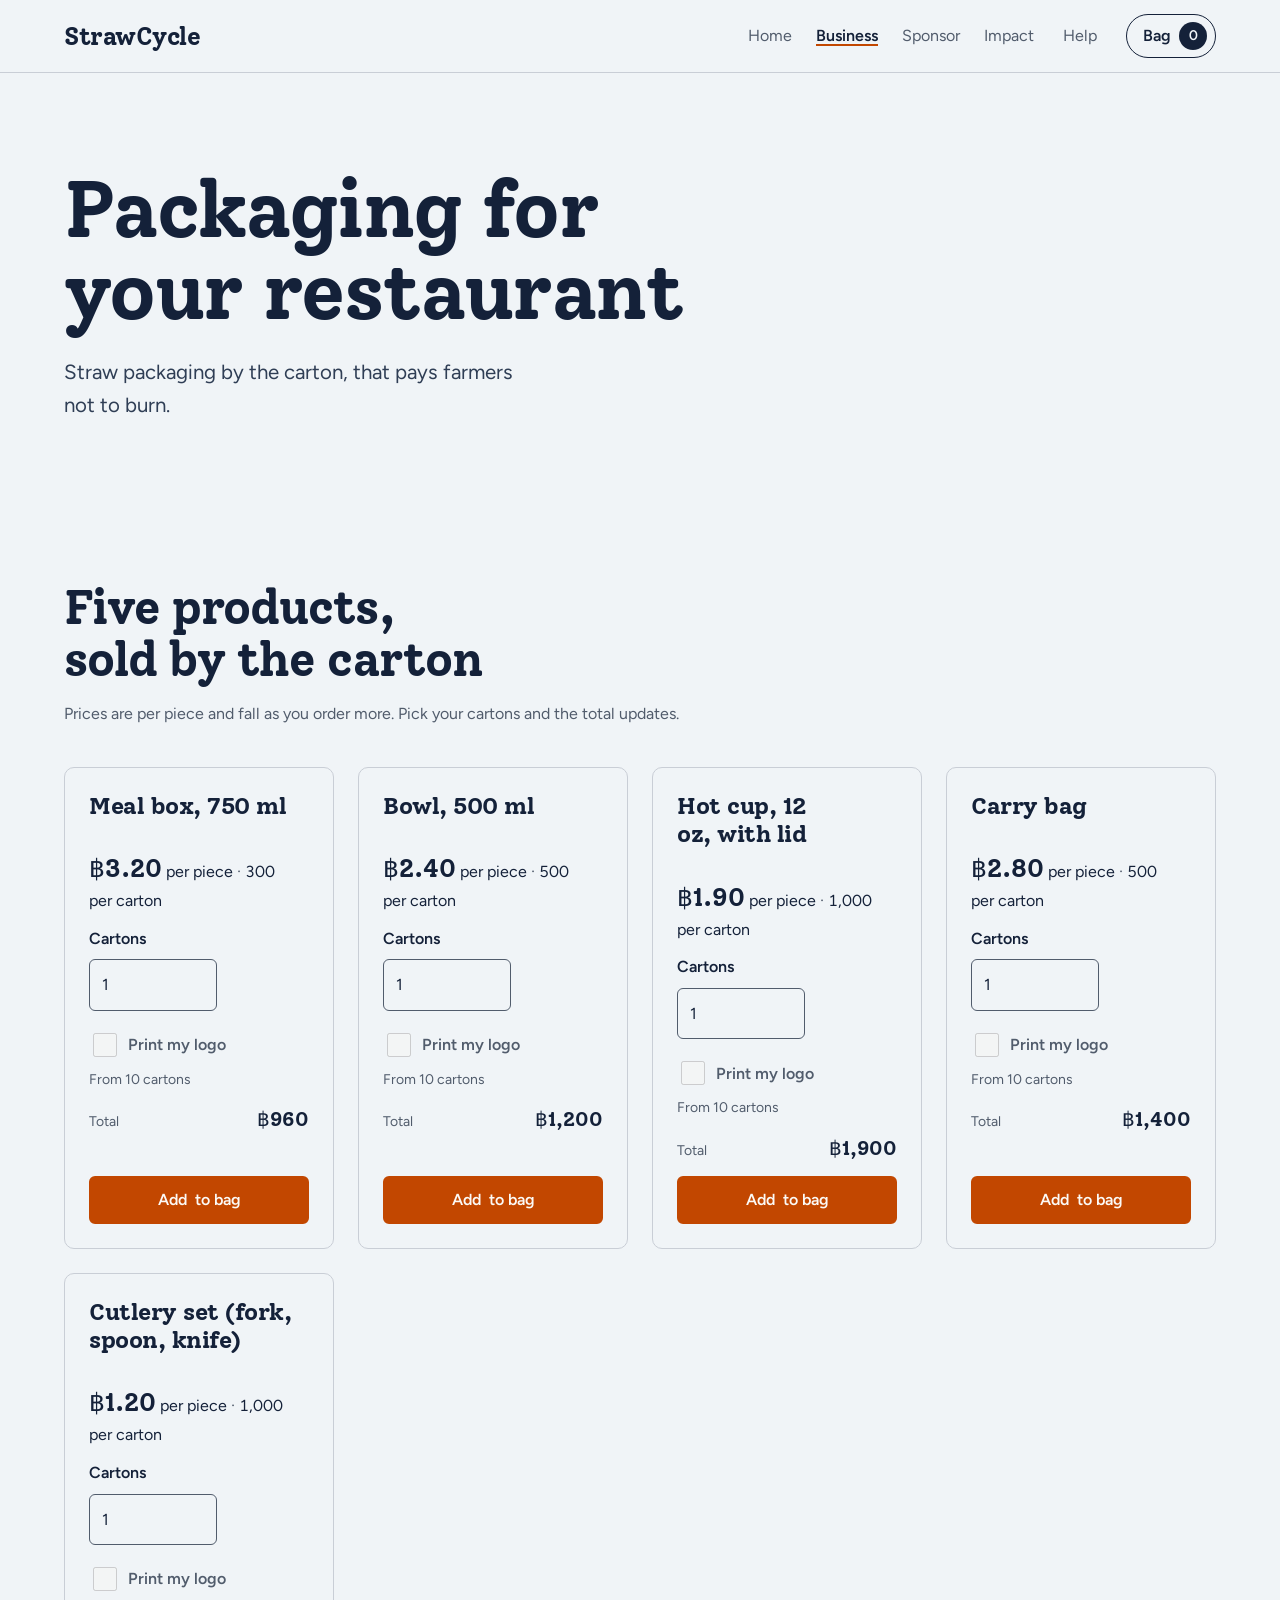
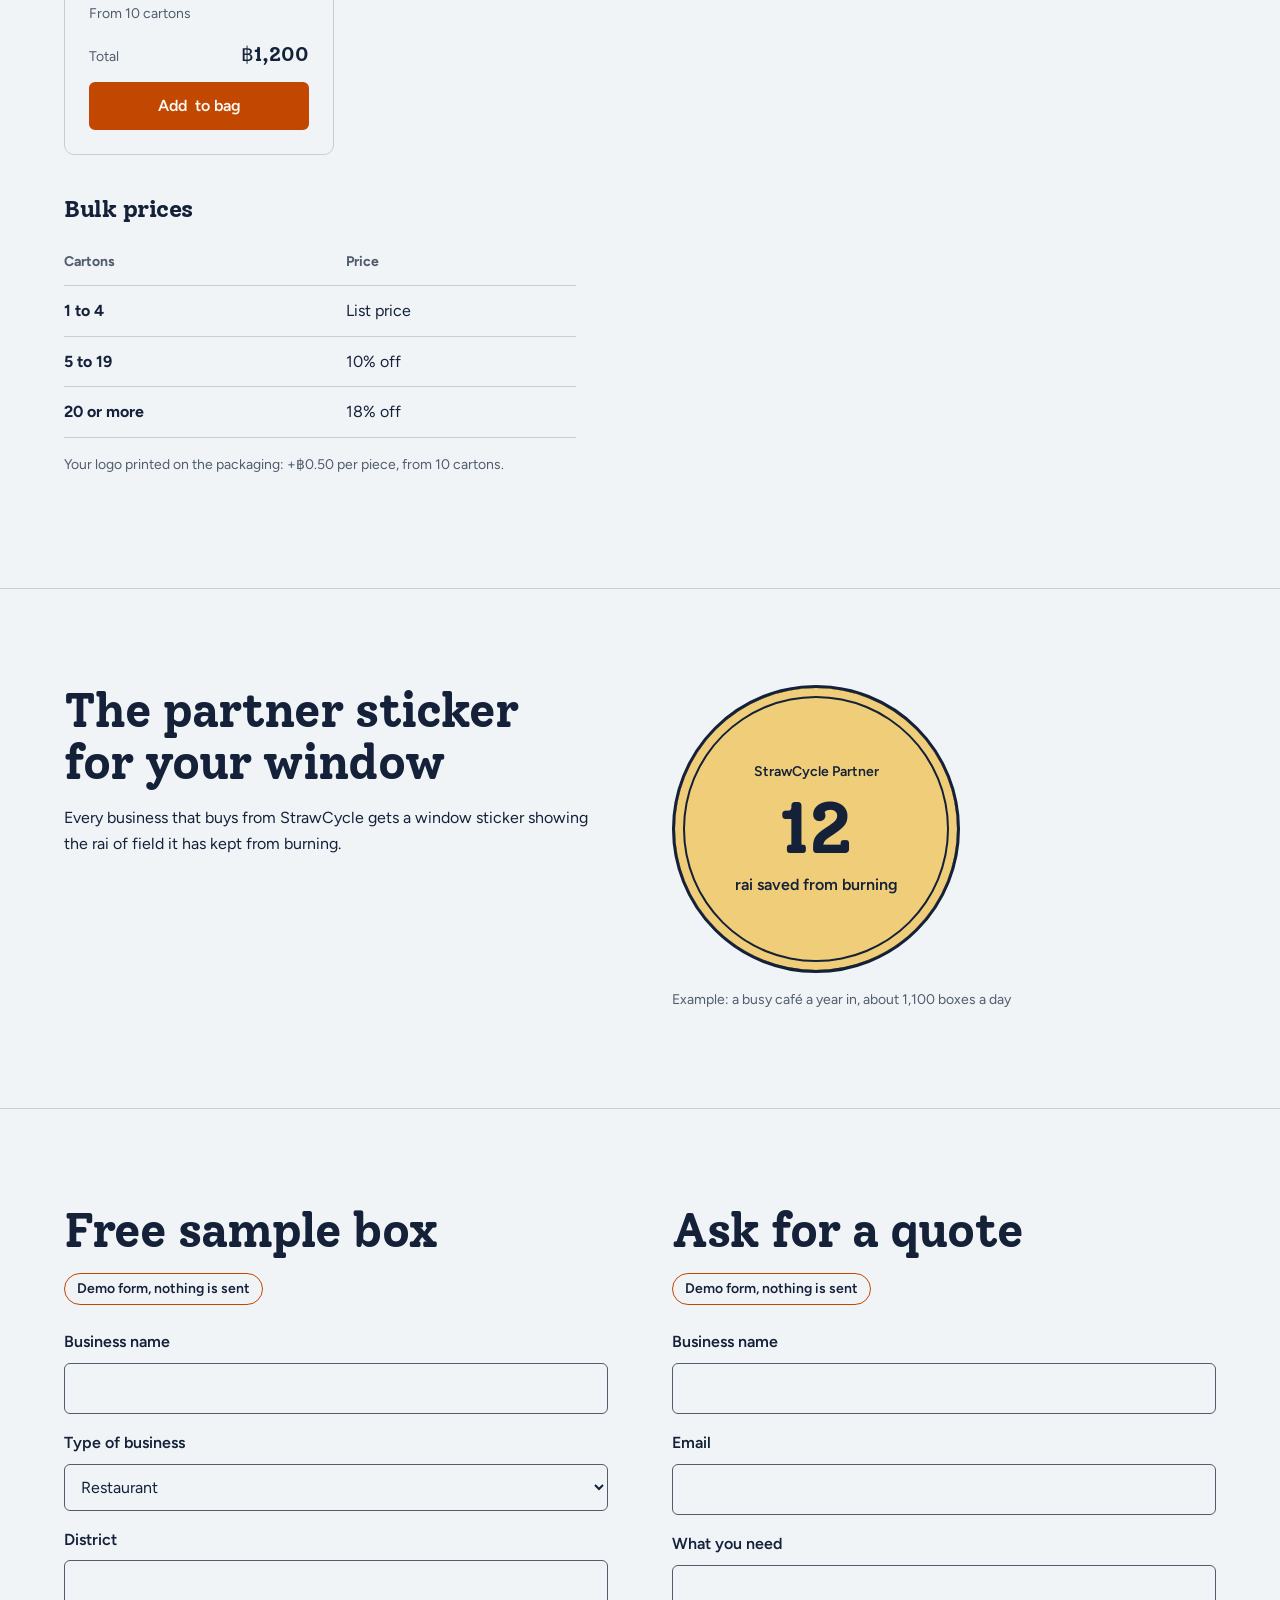
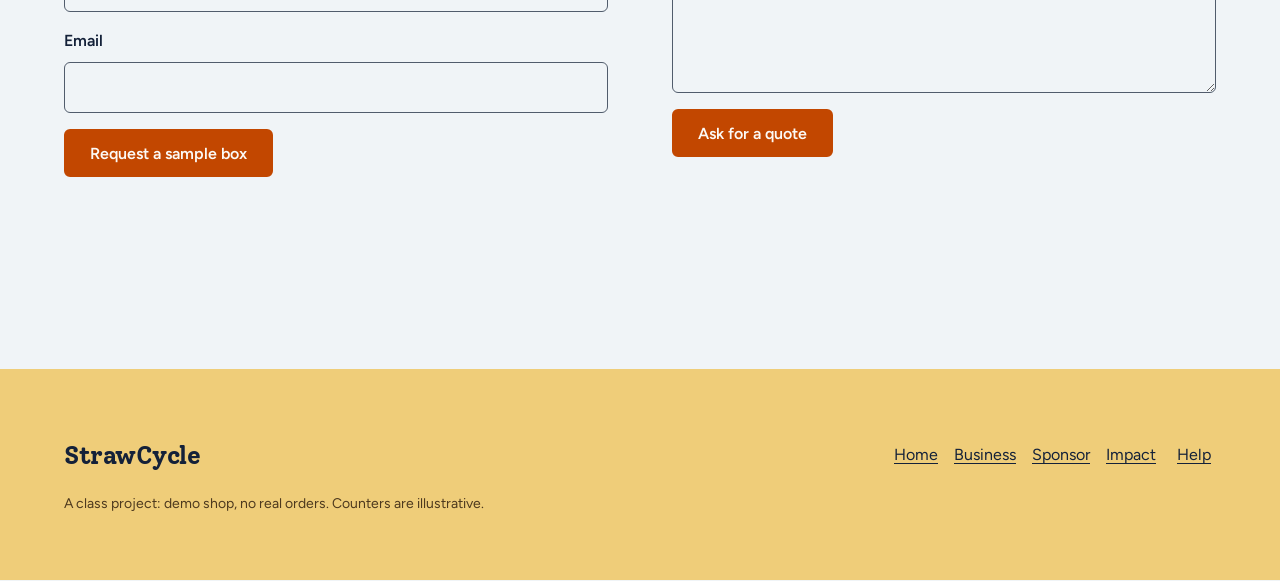
==== business.html @ 19a2839f "fix: final review (rolling speed check, smoke size cap, copy/maths, a11y names, Back restore) Co-Aut" ====
<!doctype html>
<html lang="en">
<head>
  <meta charset="utf-8">
  <meta name="viewport" content="width=device-width, initial-scale=1">
  <title>Packaging for your restaurant | StrawCycle</title>
  <meta name="description" content="Rice-straw meal boxes, bowls, cups, bags and cutlery for restaurants and cafés in Thailand, sold by the carton.">
  <meta name="color-scheme" content="light dark">
  <link rel="icon" href="data:image/svg+xml,%3Csvg xmlns='http://www.w3.org/2000/svg' viewBox='0 0 32 32'%3E%3Crect width='32' height='32' rx='6' fill='%23efcd79'/%3E%3Crect x='6' y='19' width='20' height='4' fill='%23142139'/%3E%3C/svg%3E">
  <link rel="preconnect" href="https://fonts.googleapis.com">
  <link rel="preconnect" href="https://fonts.gstatic.com" crossorigin>
  <link href="https://fonts.googleapis.com/css2?family=Figtree:wght@400;600&family=Solway:wght@700&display=swap" rel="stylesheet">
  <script>
    // Hide reveal sections only while app.js is expected; if it never runs (opened from disk, blocked), show everything.
    document.documentElement.classList.add('js');
    setTimeout(function () { if (!window.scReady) document.documentElement.classList.remove('js'); }, 1500);
  </script>
  <link rel="stylesheet" href="styles.css">
</head>
<body>
  <a class="skip" href="#main">Skip to content</a>

  <header class="site-header">
    <div class="wrap bar">
      <a class="wordmark" href="index.html">StrawCycle</a>
      <nav class="nav" aria-label="Main">
        <a href="index.html">Home</a>
        <a href="business.html" aria-current="page">Business</a>
        <a href="sponsor.html">Sponsor</a>
        <a href="impact.html">Impact</a>
        <a href="help.html">Help</a>
      </nav>
      <button class="bag-btn" type="button" data-open-bag>Bag <span id="bag-count">0</span></button>
    </div>
  </header>

  <main id="main">
    <section class="page-head" aria-labelledby="page-title">
      <div class="wrap">
        <h1 id="page-title">Packaging for your restaurant</h1>
        <p class="lead">Straw packaging by the carton, that pays farmers not to burn.</p>
      </div>
    </section>

    <section class="section" id="products" aria-labelledby="products-title">
      <div class="wrap">
        <div class="section-head reveal">
          <h2 id="products-title">Five products, sold by the carton</h2>
          <p>Prices are per piece and fall as you order more. Pick your cartons and the total updates.</p>
        </div>
        <div class="product-grid reveal">
        <article class="card product" data-product="meal-box">
          <h3>Meal box, 750 ml</h3>
          <p class="price-row"><span class="piece num">฿3.20</span> per piece <span class="sep" aria-hidden="true">·</span> <span class="per-carton num">300 per carton</span></p>
          <div class="field">
            <label for="c-meal-box">Cartons<span class="visually-hidden"> of Meal box, 750 ml</span></label>
            <input id="c-meal-box" name="cartons" type="number" inputmode="numeric" min="1" max="999" step="1" value="1">
          </div>
          <div class="check">
            <label><input type="checkbox" name="logo" disabled aria-describedby="logo-meal-box"> Print my logo<span class="visually-hidden"> on Meal box, 750 ml</span></label>
            <span class="fine" id="logo-meal-box">From 10 cartons</span>
          </div>
          <p class="total-row"><span class="fine">Total</span> <output class="line num">฿960</output></p>
          <output class="saving num" hidden></output>
          <p class="fine quote-hint" hidden>Over 100 cartons? <a href="#quote">Ask for a quote</a></p>
          <button class="btn btn-primary add" type="button">Add<span class="visually-hidden"> Meal box, 750 ml</span> to bag</button>
        </article>
        <article class="card product" data-product="bowl">
          <h3>Bowl, 500 ml</h3>
          <p class="price-row"><span class="piece num">฿2.40</span> per piece <span class="sep" aria-hidden="true">·</span> <span class="per-carton num">500 per carton</span></p>
          <div class="field">
            <label for="c-bowl">Cartons<span class="visually-hidden"> of Bowl, 500 ml</span></label>
            <input id="c-bowl" name="cartons" type="number" inputmode="numeric" min="1" max="999" step="1" value="1">
          </div>
          <div class="check">
            <label><input type="checkbox" name="logo" disabled aria-describedby="logo-bowl"> Print my logo<span class="visually-hidden"> on Bowl, 500 ml</span></label>
            <span class="fine" id="logo-bowl">From 10 cartons</span>
          </div>
          <p class="total-row"><span class="fine">Total</span> <output class="line num">฿1,200</output></p>
          <output class="saving num" hidden></output>
          <p class="fine quote-hint" hidden>Over 100 cartons? <a href="#quote">Ask for a quote</a></p>
          <button class="btn btn-primary add" type="button">Add<span class="visually-hidden"> Bowl, 500 ml</span> to bag</button>
        </article>
        <article class="card product" data-product="cup">
          <h3>Hot cup, 12 oz, with lid</h3>
          <p class="price-row"><span class="piece num">฿1.90</span> per piece <span class="sep" aria-hidden="true">·</span> <span class="per-carton num">1,000 per carton</span></p>
          <div class="field">
            <label for="c-cup">Cartons<span class="visually-hidden"> of Hot cup, 12 oz, with lid</span></label>
            <input id="c-cup" name="cartons" type="number" inputmode="numeric" min="1" max="999" step="1" value="1">
          </div>
          <div class="check">
            <label><input type="checkbox" name="logo" disabled aria-describedby="logo-cup"> Print my logo<span class="visually-hidden"> on Hot cup, 12 oz, with lid</span></label>
            <span class="fine" id="logo-cup">From 10 cartons</span>
          </div>
          <p class="total-row"><span class="fine">Total</span> <output class="line num">฿1,900</output></p>
          <output class="saving num" hidden></output>
          <p class="fine quote-hint" hidden>Over 100 cartons? <a href="#quote">Ask for a quote</a></p>
          <button class="btn btn-primary add" type="button">Add<span class="visually-hidden"> Hot cup, 12 oz, with lid</span> to bag</button>
        </article>
        <article class="card product" data-product="bag">
          <h3>Carry bag</h3>
          <p class="price-row"><span class="piece num">฿2.80</span> per piece <span class="sep" aria-hidden="true">·</span> <span class="per-carton num">500 per carton</span></p>
          <div class="field">
            <label for="c-bag">Cartons<span class="visually-hidden"> of Carry bag</span></label>
            <input id="c-bag" name="cartons" type="number" inputmode="numeric" min="1" max="999" step="1" value="1">
          </div>
          <div class="check">
            <label><input type="checkbox" name="logo" disabled aria-describedby="logo-bag"> Print my logo<span class="visually-hidden"> on Carry bag</span></label>
            <span class="fine" id="logo-bag">From 10 cartons</span>
          </div>
          <p class="total-row"><span class="fine">Total</span> <output class="line num">฿1,400</output></p>
          <output class="saving num" hidden></output>
          <p class="fine quote-hint" hidden>Over 100 cartons? <a href="#quote">Ask for a quote</a></p>
          <button class="btn btn-primary add" type="button">Add<span class="visually-hidden"> Carry bag</span> to bag</button>
        </article>
        <article class="card product" data-product="cutlery">
          <h3>Cutlery set (fork, spoon, knife)</h3>
          <p class="price-row"><span class="piece num">฿1.20</span> per piece <span class="sep" aria-hidden="true">·</span> <span class="per-carton num">1,000 per carton</span></p>
          <div class="field">
            <label for="c-cutlery">Cartons<span class="visually-hidden"> of Cutlery set (fork, spoon, knife)</span></label>
            <input id="c-cutlery" name="cartons" type="number" inputmode="numeric" min="1" max="999" step="1" value="1">
          </div>
          <div class="check">
            <label><input type="checkbox" name="logo" disabled aria-describedby="logo-cutlery"> Print my logo<span class="visually-hidden"> on Cutlery set (fork, spoon, knife)</span></label>
            <span class="fine" id="logo-cutlery">From 10 cartons</span>
          </div>
          <p class="total-row"><span class="fine">Total</span> <output class="line num">฿1,200</output></p>
          <output class="saving num" hidden></output>
          <p class="fine quote-hint" hidden>Over 100 cartons? <a href="#quote">Ask for a quote</a></p>
          <button class="btn btn-primary add" type="button">Add<span class="visually-hidden"> Cutlery set (fork, spoon, knife)</span> to bag</button>
        </article>
        </div>
        <div class="tiers reveal">
          <h3>Bulk prices</h3>
          <table>
            <thead><tr><th scope="col">Cartons</th><th scope="col">Price</th></tr></thead>
            <tbody>
              <tr><th scope="row">1 to 4</th><td>List price</td></tr>
              <tr><th scope="row">5 to 19</th><td>10% off</td></tr>
              <tr><th scope="row">20 or more</th><td>18% off</td></tr>
            </tbody>
          </table>
          <p class="fine">Your logo printed on the packaging: +฿0.50 per piece, from 10 cartons.</p>
        </div>
      </div>
    </section>
    <section class="section" id="partner" aria-labelledby="partner-title">
      <div class="wrap partner">
        <div class="reveal">
          <h2 id="partner-title">The partner sticker for your window</h2>
          <p>Every business that buys from StrawCycle gets a window sticker showing the rai of field it has kept from burning.</p>
        </div>
        <figure class="sticker-fig reveal">
          <div class="sticker" role="img" aria-label="Window sticker: StrawCycle Partner, 12 rai saved from burning">
            <span class="sticker-kicker">StrawCycle Partner</span>
            <span class="sticker-num num">12</span>
            <span class="sticker-line">rai saved from burning</span>
          </div>
          <figcaption class="fine">Example: a busy café a year in, about 1,100 boxes a day</figcaption>
        </figure>
      </div>
    </section>
    <section class="section" id="samples" aria-labelledby="samples-title">
      <div class="wrap forms">
        <div class="reveal">
          <h2 id="samples-title">Free sample box</h2>
          <p class="demo-tag">Demo form, nothing is sent</p>
          <form data-demo-form="sample" novalidate>
            <div class="field"><label for="s-business">Business name</label><input id="s-business" name="business" type="text" autocomplete="organization" required></div>
            <div class="field"><label for="s-type">Type of business</label><select id="s-type" name="type"><option>Restaurant</option><option>Café</option><option>Hotel</option><option>Office</option><option>Other</option></select></div>
            <div class="field"><label for="s-district">District</label><input id="s-district" name="district" type="text" autocomplete="address-level2" required></div>
            <div class="field"><label for="s-email">Email</label><input id="s-email" name="email" type="email" autocomplete="email" required></div>
            <button class="btn btn-primary" type="submit">Request a sample box</button>
          </form>
        </div>
        <div class="reveal" id="quote">
          <h2 id="quote-title">Ask for a quote</h2>
          <p class="demo-tag">Demo form, nothing is sent</p>
          <form data-demo-form="quote" novalidate aria-labelledby="quote-title">
            <div class="field"><label for="q-business">Business name</label><input id="q-business" name="business" type="text" autocomplete="organization" required></div>
            <div class="field"><label for="q-email">Email</label><input id="q-email" name="email" type="email" autocomplete="email" required></div>
            <div class="field"><label for="q-need">What you need</label><textarea id="q-need" name="need" rows="4" required></textarea></div>
            <button class="btn btn-primary" type="submit">Ask for a quote</button>
          </form>
        </div>
      </div>
    </section>
  </main>

  <footer class="site-footer">
    <div class="wrap foot">
      <a class="wordmark" href="index.html">StrawCycle</a>
      <nav class="foot-nav" aria-label="Footer">
        <a href="index.html">Home</a>
        <a href="business.html">Business</a>
        <a href="sponsor.html">Sponsor</a>
        <a href="impact.html">Impact</a>
        <a href="help.html">Help</a>
      </nav>
      <p class="demo-line">A class project: demo shop, no real orders. Counters are illustrative.</p>
    </div>
  </footer>

  <script type="module" src="app.js"></script>
  <script type="module" src="business.js"></script>
</body>
</html>
---- styles.css ----
/* Hallmark · shape: shells, a page head over content sections · genre: editorial · theme: custom · job: buy · idea: "the palette is the film: a smoke-grey sky, straw-gold ground, an ember signal and dusk-blue ink; dark mode is the dusk itself" · vibe: "warm, grounded, harvest-season, plain-spoken trade"
 * paper: oklch(96.5% 0.006 250) · accent: oklch(56% 0.17 42) · display: Solway 700 · body: Figtree 400/600 · hero: the h1 set large on the smoke paper with one sentence and the two doors · nav: wordmark, five page links, bag pill; on phones the links drop to their own short row, no hamburger · footer: a straw-gold ground band, the wordmark over the links and the demo line · imagery: the Home scroll film (Three.js) over four stills, one per scene · signature: the straw-gold ground every page stands on
 * axes: light/slab-serif/warm · posture: full palette (paper smoke, field straw, signal ember, ink dusk) · modes: light+dark · contrast: pass · fold: pass · v2.0.0 */
/* Hallmark · waive 79 · the home head is one centred full screen over the scroll film · the dusk film fills the space below the doors, so the band is sky, not nothing */
/* Hallmark · waive 77 · prose, FAQ and three-step lists held to a reading measure; home doors and the home pack are one line and an action · classmates read these on phones and a projector, so lines stay short */
/* Hallmark · waive 49b · a real phrase that cannot shorten, two lines at most · the source link keeps Thai-German Cooperation's own name and wraps only below 375px */
/* Hallmark · dismissed F6 · .sticker-num and .counters dd both carry the .num class, which sets tabular-nums */
/* Hallmark · dismissed F20 · five products sit 4 + 1 at 1440; a fifth column would squeeze each card's carton input and logo checkbox */
/* Hallmark · dismissed F4 · .bag-btn span is the bag count badge, not a second filled button */
/* Hallmark · pre-emit critique: P4 H4 E4 S4 R5 V4 · weakest: S, the impact page is a sources page and stays text-led; the four mandated colours are given story roles (sky, ground, signal, ink) so even the empty pages read as this business */

/* Tokens. Straw gold, ember orange, smoke grey and dusk blue are the four starting colours.
   Light: smoke paper, dusk ink, straw ground, ember signal. Dark: dusk paper, straw-white ink, earth ground, a brighter ember. */
:root {
  --color-paper: oklch(96.5% 0.006 250);    /* smoke grey, the sky */
  --color-paper-2: oklch(93% 0.01 250);
  --color-paper-3: oklch(90% 0.012 250);
  --color-ink: oklch(25% 0.05 262);          /* dusk blue, the ink */
  --color-ink-2: oklch(36% 0.045 260);
  --color-muted: oklch(47% 0.03 258);
  --color-rule: oklch(85% 0.012 255);
  --color-field: oklch(86% 0.11 88);         /* straw gold, the ground */
  --color-field-ink: oklch(25% 0.05 262);
  --color-field-muted: oklch(36% 0.05 75);
  --color-accent: oklch(56% 0.17 42);        /* ember orange, the signal */
  --color-accent-hover: oklch(49% 0.15 38);
  --color-accent-ink: oklch(98.5% 0.005 80);
  --color-focus: oklch(55% 0.2 40);
  --color-error: oklch(52% 0.19 27);
  --color-shade: oklch(25% 0.05 262 / 0.5);

  /* Dusk: the dark palette, also worn by the Home film page in both modes (mapped below) */
  --dusk-paper: oklch(20% 0.035 262); --dusk-paper-2: oklch(24% 0.035 262); --dusk-paper-3: oklch(28% 0.035 262);
  --dusk-ink: oklch(93% 0.025 88); --dusk-ink-2: oklch(86% 0.025 88); --dusk-muted: oklch(76% 0.025 85);
  --dusk-rule: oklch(34% 0.03 262); --dusk-field: oklch(29% 0.045 70); --dusk-field-muted: oklch(80% 0.03 85);
  --dusk-accent: oklch(72% 0.15 50); --dusk-accent-hover: oklch(78% 0.13 55); --dusk-focus: oklch(74% 0.17 50);
  --dusk-error: oklch(72% 0.16 27); --dusk-shade: oklch(10% 0.03 262 / 0.6);
  --film-shadow: 0 1px 2px oklch(12% 0.03 262 / 0.7), 0 0 28px oklch(12% 0.03 262 / 0.75);
  --film-scrim: oklch(14% 0.03 262 / 0.85);
  /* Print: a certificate prints black on white paper */
  --print-paper: oklch(99.5% 0.005 90); --print-ink: oklch(16% 0.02 262); --print-muted: oklch(34% 0.02 262);

  --font-display: "Solway", "Rockwell", ui-serif, Georgia, serif;
  --font-body: "Figtree", ui-sans-serif, system-ui, -apple-system, "Segoe UI", sans-serif;

  --space-3xs: 2px; --space-2xs: 4px; --space-xs: 8px; --space-sm: 12px; --space-md: 16px;
  --space-lg: 24px; --space-xl: 40px; --space-2xl: 64px; --space-3xl: 96px; --space-4xl: 144px;
  --text-xs: 0.8125rem; --text-sm: 0.875rem; --text-md: 1rem; --text-lg: 1.25rem; --text-xl: 1.5625rem;
  --text-title: clamp(1.25rem, 0.75vw + 0.875rem, 1.625rem);
  --text-lead: clamp(1.125rem, 0.35vw + 1rem, 1.375rem);
  --text-section: clamp(2rem, 2.5vw + 1rem, 3.5rem);
  --text-display: clamp(2.75rem, 5vw + 1rem, 5.25rem);

  --container: 76rem;
  --gutter: 64px;
  --section-gap: 144px;
  --header-h: 4.5rem;
  --tap: 2.75rem;
  --radius-card: 10px;
  --radius-control: 6px;
  --radius-pill: 999px;

  --ease-out: cubic-bezier(0.16, 1, 0.3, 1);
  --ease-in: cubic-bezier(0.7, 0, 0.84, 0);
  --dur-micro: 120ms; --dur-short: 220ms; --dur-long: 420ms;
  --z-sticky-nav: 300; --z-drawer: 400; --z-skip: 600;
  color-scheme: light dark;
}

@media (prefers-color-scheme: dark) {
  :root {
    /* dusk paper, straw-white ink, earth ground, a brighter ember */
    --color-paper: var(--dusk-paper); --color-paper-2: var(--dusk-paper-2); --color-paper-3: var(--dusk-paper-3);
    --color-ink: var(--dusk-ink); --color-ink-2: var(--dusk-ink-2); --color-muted: var(--dusk-muted);
    --color-rule: var(--dusk-rule); --color-field: var(--dusk-field); --color-field-ink: var(--dusk-ink);
    --color-field-muted: var(--dusk-field-muted); --color-accent: var(--dusk-accent); --color-accent-hover: var(--dusk-accent-hover);
    --color-accent-ink: var(--dusk-paper); --color-focus: var(--dusk-focus); --color-error: var(--dusk-error);
    --color-shade: var(--dusk-shade);
  }
}

/* Base */
*, *::before, *::after { box-sizing: border-box; }
html, body { overflow-x: clip; }
html { scrollbar-color: var(--color-muted) var(--color-paper); scroll-padding-top: calc(var(--header-h) + var(--space-2xl)); -webkit-text-size-adjust: 100%; }
body {
  margin: 0; background: var(--color-paper); color: var(--color-ink);
  font-family: var(--font-body); font-size: var(--text-md); line-height: 1.6;
  font-synthesis: none; -webkit-font-smoothing: antialiased; caret-color: var(--color-accent);
}
img, svg, video { display: block; max-width: 100%; height: auto; }
figure { margin: 0; }
[hidden] { display: none !important; }
p { margin: 0 0 var(--space-md); text-wrap: pretty; }
p:not([class]) { max-width: 65ch; }
a { color: inherit; text-decoration-thickness: 1px; text-underline-offset: 0.2em; }
button, input, select, textarea { font: inherit; }
h1, h2, h3 {
  margin: 0 0 var(--space-md); font-family: var(--font-display); font-weight: 700; line-height: 1.08;
  letter-spacing: -0.02em; overflow-wrap: break-word; min-width: 0; text-wrap: balance;
}
h1 { font-size: var(--text-display); line-height: 1.02; max-width: 16ch; }
h2 { font-size: var(--text-section); max-width: 24ch; }
h3 { font-size: var(--text-title); line-height: 1.2; }
:focus-visible { outline: 2px solid var(--color-focus); outline-offset: 2px; }
[tabindex="-1"]:focus { outline: none; } /* headings and panels focused by script, not controls */
::selection { background: var(--color-field); color: var(--color-field-ink); }

.wrap { width: min(var(--container), 100% - 2 * var(--gutter)); margin-inline: auto; }
.visually-hidden { position: absolute; width: 1px; height: 1px; overflow: hidden; clip-path: inset(50%); white-space: nowrap; }
.skip {
  position: absolute; left: var(--space-md); top: calc(-1 * var(--space-3xl)); z-index: var(--z-skip);
  display: inline-flex; align-items: center; min-height: var(--tap); padding: 0 var(--space-md);
  background: var(--color-ink); color: var(--color-paper); border-radius: var(--radius-control);
}
.skip:focus { top: var(--space-xs); }
.lead { font-size: var(--text-lead); color: var(--color-ink-2); max-width: 36ch; margin: 0; }
.fine { font-size: var(--text-sm); color: var(--color-muted); }
.num { font-variant-numeric: tabular-nums; }

/* Header */
.site-header {
  position: sticky; top: 0; z-index: var(--z-sticky-nav);
  background: var(--color-paper); border-bottom: 1px solid var(--color-rule);
}
.bar { display: flex; flex-wrap: wrap; align-items: center; justify-content: space-between; gap: 0 var(--space-lg); min-height: var(--header-h); }
.wordmark {
  display: inline-flex; align-items: center; min-height: var(--tap); margin: 0;
  font-family: var(--font-display); font-weight: 700; font-size: var(--text-xl); letter-spacing: -0.02em; line-height: 1;
  text-decoration: none; color: var(--color-ink);
}
/* phones: the links take their own short row under the wordmark and bag (no hamburger) */
.nav { order: 3; display: flex; width: 100%; gap: var(--space-sm); overflow-x: auto; overscroll-behavior-x: contain; scrollbar-width: none; }
.nav a {
  flex: none; display: inline-flex; align-items: center; justify-content: center; min-height: var(--tap); min-width: var(--tap);
  color: var(--color-muted); text-decoration: none; white-space: nowrap;
}
.nav a[aria-current="page"] { color: var(--color-ink); font-weight: 600; text-decoration: underline; text-decoration-color: var(--color-accent); text-decoration-thickness: 2px; }
.nav a:focus-visible { outline-offset: -2px; }
.bag-btn {
  display: inline-flex; align-items: center; gap: var(--space-xs); min-height: var(--tap); padding: 0 var(--space-xs) 0 var(--space-md);
  border: 1px solid var(--color-ink); border-radius: var(--radius-pill); background: transparent; color: var(--color-ink);
  font-weight: 600; cursor: pointer;
}
.bag-btn span {
  display: inline-grid; place-items: center; min-width: 1.75rem; height: 1.75rem; padding: 0 var(--space-xs);
  border-radius: var(--radius-pill); background: var(--color-ink); color: var(--color-paper);
  font-size: var(--text-sm); font-variant-numeric: tabular-nums;
}
.bag-btn:active { background: var(--color-paper-3); }

/* Buttons: .btn alone is the primary look, so injected markup that only says "btn" still reads right */
.btn {
  display: inline-flex; align-items: center; justify-content: center; gap: var(--space-xs);
  min-height: 3rem; padding: 0 var(--space-lg); border: 2px solid var(--color-accent); border-radius: var(--radius-control);
  background: var(--color-accent); color: var(--color-accent-ink);
  font-weight: 600; line-height: 1.2; text-decoration: none; white-space: nowrap; cursor: pointer;
}
.btn-secondary { background: transparent; color: var(--color-ink); border-color: var(--color-ink); }
.btn:disabled, .btn[aria-disabled="true"] { opacity: 0.5; cursor: not-allowed; }
.actions { display: flex; flex-wrap: wrap; gap: var(--space-sm); margin-top: var(--space-xl); }
.close {
  min-height: var(--tap); padding: 0 var(--space-md); border: 0; border-radius: var(--radius-control);
  background: transparent; color: var(--color-ink); text-decoration: underline; text-underline-offset: 0.2em; cursor: pointer;
}

/* Page head: the h1, one sentence, and on Home the two doors */
.page-head { padding-block: var(--space-3xl) var(--space-2xl); }
.page-head h1 { margin-bottom: var(--space-lg); }
.page-head--home { display: grid; align-content: center; min-height: calc(100svh - var(--header-h)); padding-block: var(--space-2xl); }

/* Sections */
.section { padding-block: var(--space-3xl); }
.section + .section { border-top: 1px solid var(--color-rule); }
.section-head { max-width: 40rem; margin-bottom: var(--space-xl); }
.section-head p { color: var(--color-muted); margin: 0; }

/* Card: one containment layer for products and offers */
.card {
  display: flex; flex-direction: column; gap: var(--space-sm); min-width: 0; padding: var(--space-lg);
  border: 1px solid var(--color-rule); border-radius: var(--radius-card); background: var(--color-paper); color: var(--color-ink);
}

/* Forms */
.field { display: grid; gap: var(--space-xs); margin-bottom: var(--space-md); }
.field label { font-weight: 600; }
.field input, .field select, .field textarea {
  width: 100%; min-height: var(--tap); padding: var(--space-sm); border: 1px solid var(--color-muted); border-radius: var(--radius-control);
  background: var(--color-paper); color: var(--color-ink); font-size: var(--text-md);
}
.field textarea { resize: vertical; }
.field input:focus-visible, .field select:focus-visible, .field textarea:focus-visible { outline: 2px solid var(--color-focus); outline-offset: 1px; }
.field input:disabled, .field select:disabled, .field textarea:disabled { opacity: 0.6; cursor: not-allowed; background: var(--color-paper-2); }
.field :user-invalid { border-color: var(--color-error); }
.field-error { margin: 0; color: var(--color-error); font-size: var(--text-sm); }
.demo-tag {
  display: inline-block; margin: 0 0 var(--space-lg); padding: var(--space-2xs) var(--space-sm);
  border: 1px solid var(--color-accent); border-radius: var(--radius-pill); color: var(--color-ink); font-weight: 600; font-size: var(--text-sm);
}
.summary { margin: var(--space-lg) 0; padding: var(--space-md); border: 1px solid var(--color-rule); border-radius: var(--radius-control); background: var(--color-paper-2); font-variant-numeric: tabular-nums; }
.summary:empty { display: none; }
.sum-row { display: flex; justify-content: space-between; gap: var(--space-md); margin: 0 0 var(--space-xs); }
.sum-row:last-child { margin: 0; padding-top: var(--space-xs); border-top: 1px solid var(--color-rule); font-weight: 600; }
.sum-row span:last-child { white-space: nowrap; }

/* Bag drawer and checkout dialog (markup injected by app.js) */
#bag-backdrop { position: fixed; inset: 0; z-index: var(--z-drawer); background: var(--color-shade); }
#bag {
  position: fixed; top: 0; right: 0; bottom: 0; z-index: var(--z-drawer); width: min(28rem, 100%); padding: var(--space-lg);
  flex-direction: column; gap: var(--space-md); overflow-y: auto; overscroll-behavior: contain;
  background: var(--color-paper); border-left: 1px solid var(--color-rule);
}
#bag:not([hidden]) { display: flex; }
.bag-head { display: flex; align-items: center; justify-content: space-between; gap: var(--space-md); }
.bag-head h2 { margin: 0; font-size: var(--text-xl); }
#bag-items { list-style: none; margin: 0; padding: 0; flex: 1 0 auto; }
#bag-items li { display: grid; gap: var(--space-xs); padding: var(--space-md) 0; border-bottom: 1px solid var(--color-rule); }
#bag-items li > * { min-width: 0; }
#bag-items button {
  min-height: var(--tap); padding: 0 var(--space-xs); border: 0; background: none; color: var(--color-muted);
  text-decoration: underline; cursor: pointer;
}
.bag-totals { margin: 0; font-variant-numeric: tabular-nums; }
.bag-totals div { display: flex; justify-content: space-between; padding: var(--space-2xs) 0; }
.bag-totals dt, .bag-totals dd { margin: 0; }
.bag-totals .grand { margin-top: var(--space-xs); padding-top: var(--space-xs); border-top: 1px solid var(--color-ink); font-weight: 600; font-size: var(--text-lg); }
#bag-checkout { width: 100%; }
.bl-info { display: grid; }
.bl-row { display: flex; flex-wrap: wrap; align-items: center; gap: var(--space-xs) var(--space-md); }
.bl-qty { display: inline-flex; align-items: center; gap: var(--space-xs); }
.bl-qty input {
  width: 5rem; min-height: var(--tap); padding: 0 var(--space-xs); border: 1px solid var(--color-muted); border-radius: var(--radius-control);
  background: var(--color-paper); color: var(--color-ink);
}
.bl-total { margin-left: auto; font-weight: 600; font-variant-numeric: tabular-nums; }
.bag-empty { color: var(--color-muted); }
.certs { display: grid; gap: var(--space-md); margin-bottom: var(--space-md); }
.certificate { padding: var(--space-lg); border: 2px solid var(--color-ink); border-radius: var(--radius-card); background: var(--color-field); color: var(--color-field-ink); }
.certificate h3 { margin: 0 0 var(--space-xs); font-family: var(--font-body); font-size: var(--text-sm); font-weight: 600; letter-spacing: 0; line-height: 1.4; }
.cert-name { margin: 0 0 var(--space-sm); font-family: var(--font-display); font-weight: 700; font-size: var(--text-title); line-height: 1.2; overflow-wrap: anywhere; }
.certificate .fine { color: var(--color-field-muted); }
.demo-confirm { padding: var(--space-lg); border: 2px solid var(--color-accent); border-radius: var(--radius-card); }
.demo-confirm h3 { margin-bottom: var(--space-xs); }
@media print {
  body.printing-cert > *:not(#checkout-dialog) { display: none !important; }
  body.printing-cert #checkout-dialog { position: static; display: block; width: auto; max-height: none; padding: 0; border: 0; overflow: visible; opacity: 1; transform: none; background: var(--print-paper); }
  body.printing-cert #checkout-dialog > .close, body.printing-cert #checkout-form, body.printing-cert #confirmation > :not(.certs),
  body.printing-cert .certificate:not(.printing), body.printing-cert .certificate .btn { display: none !important; }
  body.printing-cert #checkout-dialog::backdrop { background: none; }
  body.printing-cert .certs { display: block; margin: 0; }
  body.printing-cert .certificate { background: var(--print-paper); color: var(--print-ink); border: 3px solid var(--print-ink); padding: 2rem; }
  body.printing-cert .certificate .fine { color: var(--print-muted); }
}
dialog {
  width: min(36rem, 100% - var(--space-lg)); max-height: calc(100dvh - var(--space-lg)); padding: var(--space-lg);
  border: 1px solid var(--color-rule); border-radius: var(--radius-card); background: var(--color-paper); color: var(--color-ink);
  overflow: auto; overscroll-behavior: contain;
}
dialog::backdrop { background: var(--color-shade); }
dialog > .close { display: block; margin-left: auto; }
dialog .btn { width: 100%; }

/* Footer: the straw-gold ground band */
.site-footer { margin-top: var(--space-3xl); padding-block: var(--space-2xl); background: var(--color-field); color: var(--color-field-ink); }
.foot { display: grid; grid-template-columns: minmax(0, 1fr); gap: var(--space-md); }
.foot .wordmark { color: var(--color-field-ink); }
.foot-nav { display: flex; flex-wrap: wrap; gap: 0 var(--space-md); }
.foot-nav a { display: inline-flex; align-items: center; justify-content: center; min-height: var(--tap); min-width: var(--tap); }
.demo-line { margin: 0; color: var(--color-field-muted); font-size: var(--text-sm); }

/* Wider screens */
@media (min-width: 48rem) {
  .bar { flex-wrap: nowrap; }
  .nav { order: 0; width: auto; overflow: visible; gap: var(--space-lg); margin-left: auto; }
  .foot { grid-template-columns: minmax(0, 1fr) auto; align-items: center; }
  .demo-line { grid-column: 1 / -1; }
  dialog { padding: var(--space-xl); }
}
@media (max-width: 60rem) { :root { --gutter: 24px; --section-gap: 96px; } }
@media (max-width: 40rem) {
  :root { --gutter: 16px; --section-gap: 72px; --header-h: 3.75rem; }
  .page-head { padding-block: var(--space-2xl) var(--space-xl); }
  .section { padding-block: var(--space-2xl); }
}

/* Hover only where a pointer hovers, so a tap on a phone leaves no stuck fill */
@media (hover: hover) {
  .nav a:hover { color: var(--color-ink); text-decoration: underline; }
  .bag-btn:hover { background: var(--color-paper-2); }
  .btn:hover, .btn-primary:hover { background: var(--color-accent-hover); border-color: var(--color-accent-hover); }
  .btn-secondary:hover { background: var(--color-ink); border-color: var(--color-ink); color: var(--color-paper); }
  .close:hover { color: var(--color-accent); }
  #bag-items button:hover { color: var(--color-accent); }
  .foot-nav a:hover { text-decoration-thickness: 2px; }
  .skip-film:hover { color: var(--color-ink); text-decoration-thickness: 2px; }
}

/* Motion: only for people who have not asked for less */
@media (prefers-reduced-motion: no-preference) {
  .btn, .bag-btn, .close, .nav a, #bag-items button {
    transition: background-color var(--dur-micro) var(--ease-out), color var(--dur-micro) var(--ease-out),
      border-color var(--dur-micro) var(--ease-out), transform var(--dur-micro) var(--ease-out);
  }
  .btn:active, .bag-btn:active { transform: scale(0.97); }

  /* hidden only while app.js is expected (html.js, removed by the inline failsafe if it never runs) */
  html.js .reveal { opacity: 0; transform: translateY(12px); transition: opacity var(--dur-long) var(--ease-out), transform var(--dur-long) var(--ease-out); }
  html.js .reveal.in { opacity: 1; transform: none; }

  #bag { transform: translateX(100%); transition: transform 350ms var(--ease-out); }
  #bag.open { transform: none; }
  #bag-backdrop { opacity: 0; transition: opacity 300ms var(--ease-out); }
  #bag-backdrop.open { opacity: 1; }
  dialog { opacity: 0; transform: translateY(12px); }
  dialog[open] { opacity: 1; transform: none; transition: opacity 250ms var(--ease-out), transform 250ms var(--ease-out), overlay 250ms allow-discrete, display 250ms allow-discrete; }
  @starting-style {
    dialog[open] { opacity: 0; transform: translateY(12px); }
  }
}
@media (prefers-reduced-motion: reduce) {
  *, *::before, *::after { animation-duration: 0.01ms !important; animation-iteration-count: 1 !important; transition-duration: 0.01ms !important; scroll-behavior: auto !important; }
}

/* Business page */
.price-row { margin: 0; }
.piece, .line { font-family: var(--font-display), "Noto Sans Thai", "Leelawadee UI", "Tahoma", sans-serif; font-weight: 700; }
.piece { font-size: var(--text-xl); }
.line { font-size: var(--text-lg); }
.sep { color: var(--color-muted); }
.product-grid { display: grid; grid-template-columns: repeat(auto-fit, minmax(16rem, 1fr)); gap: var(--space-lg); }
.product .field { margin: 0; }
.product .field input { max-width: 8rem; }
.check { display: grid; gap: var(--space-3xs); }
.check label { display: inline-flex; align-items: center; gap: var(--space-xs); min-height: var(--tap); font-weight: 600; }
.check input { width: 1.5rem; height: 1.5rem; accent-color: var(--color-accent); }
.check input:disabled + * , .check label:has(input:disabled) { color: var(--color-muted); }
.total-row { display: flex; align-items: baseline; justify-content: space-between; gap: var(--space-md); margin: 0; }
.saving { color: var(--color-ink-2); font-weight: 600; font-size: var(--text-sm); }
.product .btn { margin-top: auto; }
.tiers { margin-top: var(--space-xl); max-width: 32rem; }
.tiers table { width: 100%; border-collapse: collapse; margin-bottom: var(--space-md); }
.tiers th, .tiers td { padding: var(--space-sm) 0; border-bottom: 1px solid var(--color-rule); text-align: left; }
.tiers thead th { font-size: var(--text-sm); color: var(--color-muted); }
.partner, .forms { display: grid; gap: var(--space-xl); align-items: start; }
.sticker-fig { margin: 0; }
.sticker {
  display: grid; justify-items: center; gap: var(--space-xs); width: min(18rem, 100%); aspect-ratio: 1; align-content: center; padding: var(--space-lg);
  border: 3px solid var(--color-field-ink); border-radius: 50%; background: var(--color-field); color: var(--color-field-ink); text-align: center;
  box-shadow: inset 0 0 0 8px var(--color-field), inset 0 0 0 10px var(--color-field-ink);
}
.sticker-kicker { font-weight: 600; font-size: var(--text-sm); }
.sticker-num { font-family: var(--font-display); font-weight: 700; font-size: 4.5rem; line-height: 1; }
.sticker-line { font-weight: 600; }
.sticker-fig figcaption { margin-top: var(--space-md); max-width: 24rem; }
@media (min-width: 48rem) { .partner, .forms { grid-template-columns: repeat(2, minmax(0, 1fr)); gap: var(--space-2xl); } }

/* Sponsor page */
.sponsor-grid { display: grid; gap: var(--space-xl); align-items: start; }
.sponsor-form .btn { width: 100%; }
.stepper { display: grid; grid-template-columns: var(--tap) minmax(0, 6rem) var(--tap); gap: var(--space-xs); align-items: center; }
.stepper .btn { padding: 0; min-width: var(--tap); }
.stepper input { text-align: center; }
.pack { max-width: 40rem; }
.steps { display: grid; gap: var(--space-sm); max-width: 40rem; padding-left: var(--space-lg); }
@media (min-width: 48rem) { .sponsor-grid { grid-template-columns: repeat(2, minmax(0, 1fr)); gap: var(--space-2xl); } }

/* Home: the scroll film. The film is always dusk, so the Home page takes the dusk tokens in light mode too
   (the same --dusk-* tokens the dark block maps). */
body.home {
  --color-paper: var(--dusk-paper); --color-paper-2: var(--dusk-paper-2); --color-paper-3: var(--dusk-paper-3);
  --color-ink: var(--dusk-ink); --color-ink-2: var(--dusk-ink-2); --color-muted: var(--dusk-muted);
  --color-rule: var(--dusk-rule); --color-field: var(--dusk-field); --color-field-ink: var(--dusk-ink);
  --color-field-muted: var(--dusk-field-muted); --color-accent: var(--dusk-accent); --color-accent-hover: var(--dusk-accent-hover);
  --color-accent-ink: var(--dusk-paper); --color-focus: var(--dusk-focus); --color-error: var(--dusk-error);
  --color-shade: var(--dusk-shade);
  color-scheme: dark;
}
#film { position: fixed; inset: 0; z-index: -1; display: block; width: 100%; height: 100vh; height: 100lvh; pointer-events: none; }
html.no-film #film { display: none; }
.home .site-footer { position: relative; }
.page-head--home h1, .page-head--home .lead, .beat .caption, .doors h2 { text-shadow: var(--film-shadow); }
.skip-film {
  display: inline-flex; align-items: center; min-height: var(--tap); margin-top: var(--space-md);
  color: var(--color-ink-2); font-weight: 600; text-shadow: var(--film-shadow);
}

.beat { position: relative; display: grid; align-items: end; min-height: 100svh; padding-block: var(--space-3xl); overflow: hidden; }
.caption { position: relative; z-index: 1; }
.caption h2 { max-width: 20ch; margin: 0; }
.still { display: none; }
html.no-film .still { display: block; position: absolute; inset: 0; width: 100%; height: 100%; object-fit: cover; }
html.no-film .beat::after { content: ""; position: absolute; inset: 0; background: linear-gradient(to top, var(--film-scrim), transparent 65%); }
.counters-label { margin: var(--space-xl) 0 var(--space-sm); color: var(--color-ink-2); font-size: var(--text-sm); }
.counters { display: grid; grid-template-columns: repeat(3, minmax(0, max-content)); gap: var(--space-md) var(--space-xl); margin: 0; }
.counters dt { font-size: var(--text-sm); color: var(--color-ink-2); }
.counters dd { margin: 0; font-family: var(--font-display); font-weight: 700; font-size: var(--text-xl); }
.doors { display: grid; align-content: start; min-height: 100svh; padding-block: calc(var(--header-h) * 2 + var(--space-lg)) var(--space-3xl); } /* clears the sticky header (two rows on phones) when centred at the end of the film */
.doors h2 { margin: 0; }
@media (max-width: 40rem) {
  .beat { padding-block: var(--space-2xl); }
  .counters { grid-template-columns: minmax(0, 1fr); gap: var(--space-sm); }
  .counters div { display: flex; justify-content: space-between; align-items: baseline; gap: var(--space-md); }
}

/* Impact and Help: facts list, three-step money flow, numbers list, FAQ */
.facts { margin: 0 0 var(--space-lg); padding-left: var(--space-lg); max-width: 44rem; display: grid; gap: var(--space-sm); }
.flow { list-style: none; margin: 0 0 var(--space-lg); padding: 0; display: grid; grid-template-columns: repeat(3, 1fr); gap: var(--space-xl); }
.flow li { position: relative; }
.flow li + li::before { content: ""; position: absolute; left: calc(-1 * var(--space-xl)); top: 50%; width: var(--space-xl); border-top: 2px solid var(--color-accent); }
.flow-n { font-family: var(--font-display); font-size: var(--text-xl); color: var(--color-accent); }
.numbers { margin: 0 0 var(--space-lg); display: grid; gap: var(--space-md); max-width: 44rem; }
.numbers div { padding-bottom: var(--space-md); border-bottom: 1px solid var(--color-rule); }
.numbers dt { font-weight: 600; font-size: var(--text-lg); }
.numbers dd { margin: var(--space-2xs) 0 0; color: var(--color-muted); }
.faq { max-width: 44rem; }
.faq details { border-bottom: 1px solid var(--color-rule); }
.faq summary { min-height: var(--tap); display: flex; align-items: center; font-weight: 600; cursor: pointer; }
.faq details p { margin: 0 0 var(--space-md); color: var(--color-muted); }
@media (max-width: 40rem) {
  .flow { grid-template-columns: 1fr; gap: var(--space-lg); }
  .flow li + li::before { left: 50%; top: calc(-1 * var(--space-lg)); width: 0; height: var(--space-lg); border-top: 0; border-left: 2px solid var(--color-accent); }
}
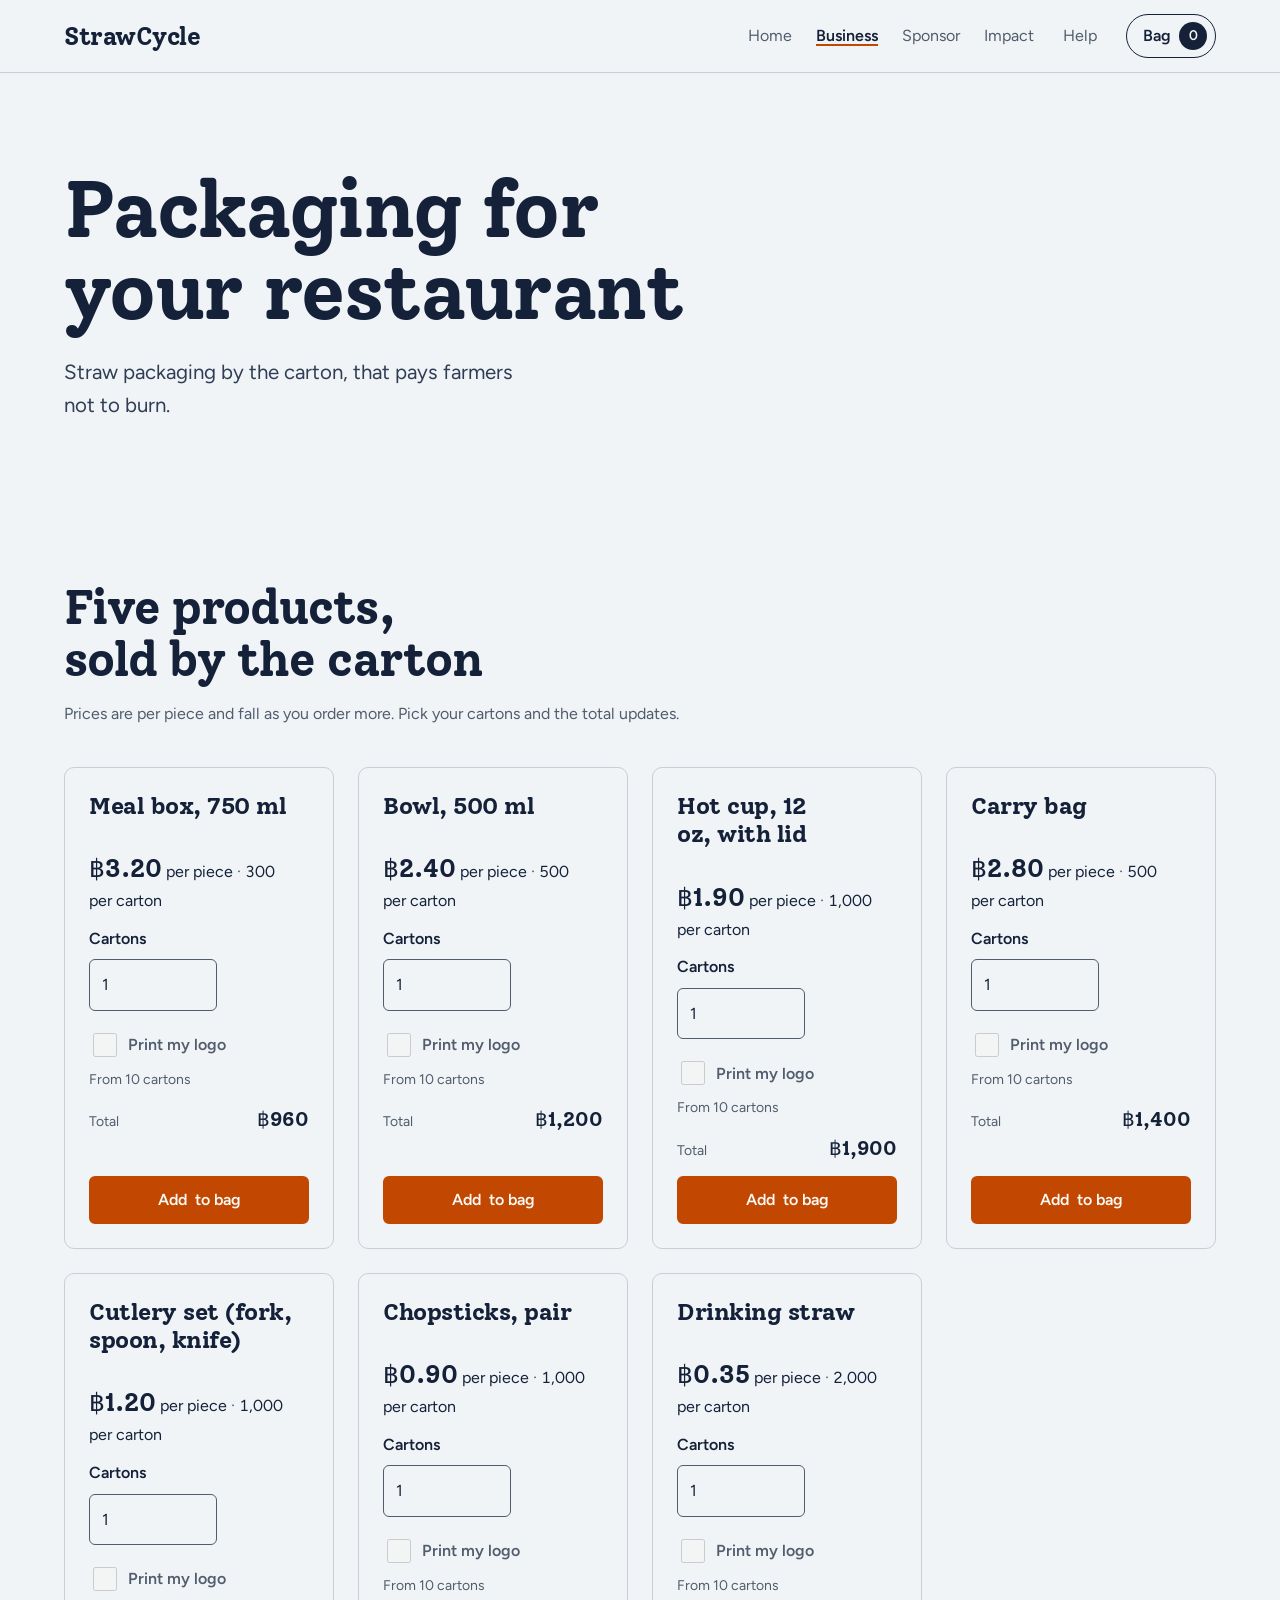
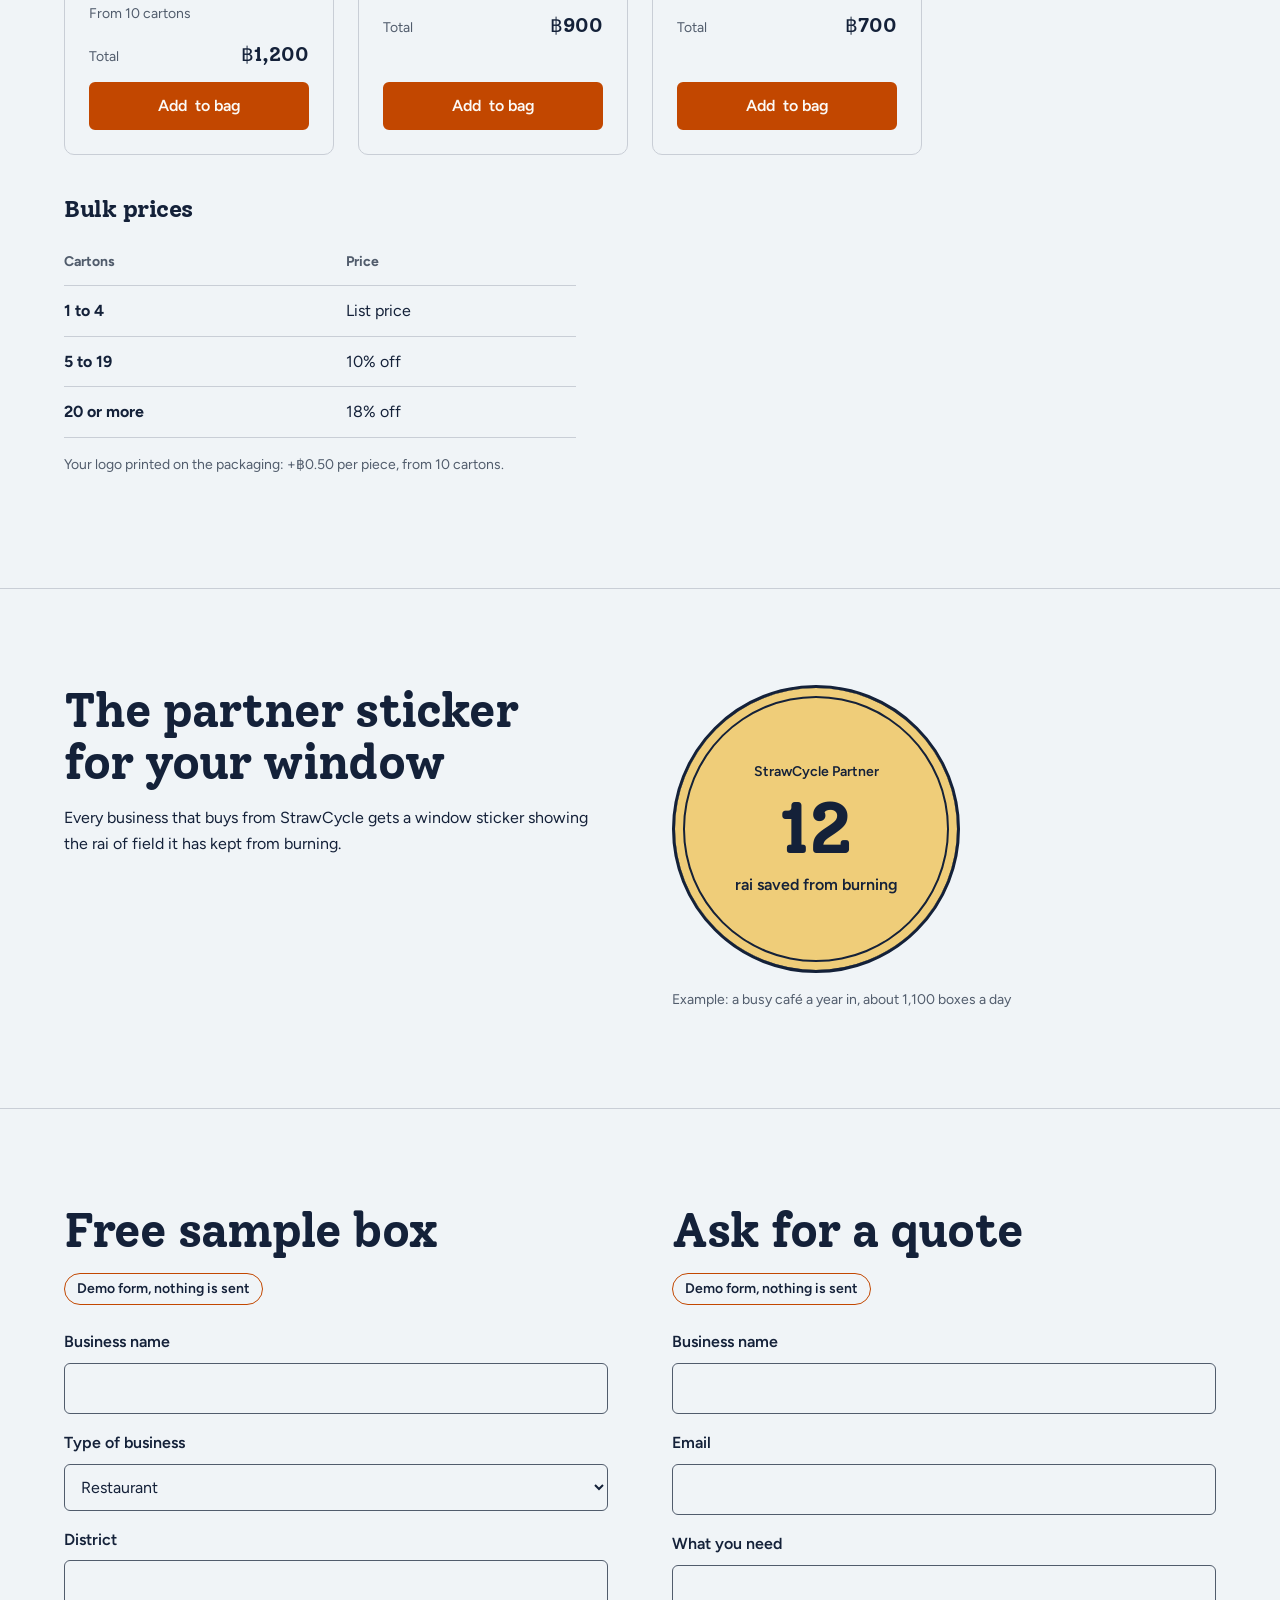
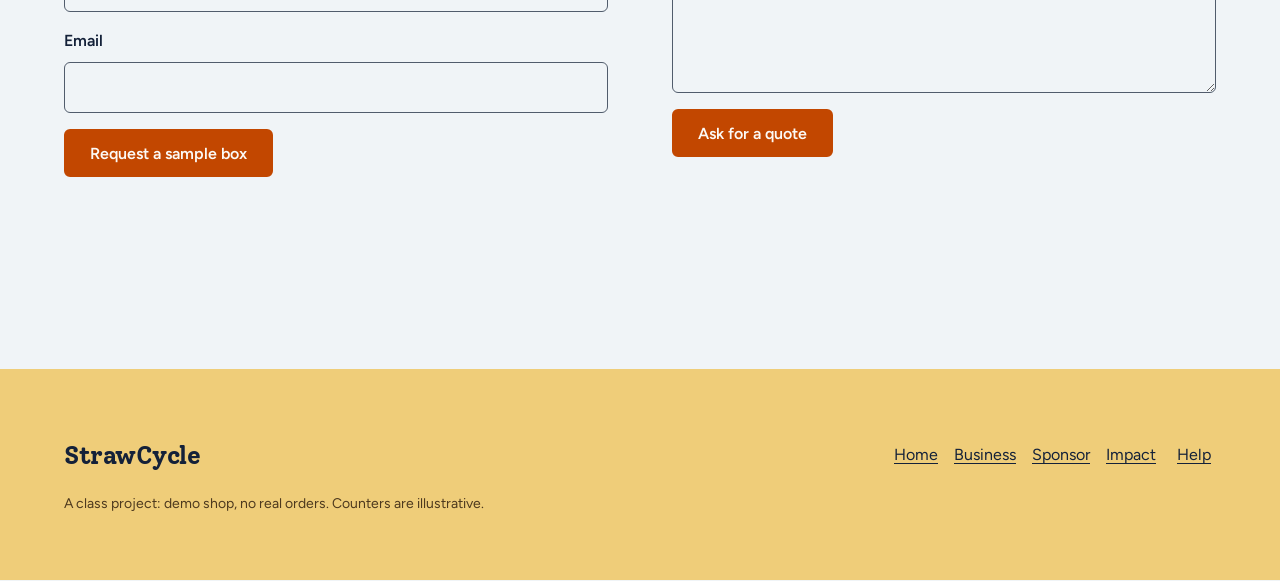
==== commit ed5f958a: "feat: add chopsticks and drinking straws to the shop Co-Authored-By: Claude Opus 5.5 <noreply@anthro" ====
--- a/business.html
+++ b/business.html
@@ -4,7 +4,7 @@
   <meta charset="utf-8">
   <meta name="viewport" content="width=device-width, initial-scale=1">
   <title>Packaging for your restaurant | StrawCycle</title>
-  <meta name="description" content="Rice-straw meal boxes, bowls, cups, bags and cutlery for restaurants and cafés in Thailand, sold by the carton.">
+  <meta name="description" content="Rice-straw meal boxes, bowls, cups, bags, cutlery, chopsticks and drinking straws for restaurants and cafés in Thailand, sold by the carton.">
   <meta name="color-scheme" content="light dark">
   <link rel="icon" href="data:image/svg+xml,%3Csvg xmlns='http://www.w3.org/2000/svg' viewBox='0 0 32 32'%3E%3Crect width='32' height='32' rx='6' fill='%23efcd79'/%3E%3Crect x='6' y='19' width='20' height='4' fill='%23142139'/%3E%3C/svg%3E">
   <link rel="preconnect" href="https://fonts.googleapis.com">
@@ -129,6 +129,38 @@
           <p class="fine quote-hint" hidden>Over 100 cartons? <a href="#quote">Ask for a quote</a></p>
           <button class="btn btn-primary add" type="button">Add<span class="visually-hidden"> Cutlery set (fork, spoon, knife)</span> to bag</button>
         </article>
+        <article class="card product" data-product="chopsticks">
+          <h3>Chopsticks, pair</h3>
+          <p class="price-row"><span class="piece num">฿0.90</span> per piece <span class="sep" aria-hidden="true">·</span> <span class="per-carton num">1,000 per carton</span></p>
+          <div class="field">
+            <label for="c-chopsticks">Cartons<span class="visually-hidden"> of Chopsticks, pair</span></label>
+            <input id="c-chopsticks" name="cartons" type="number" inputmode="numeric" min="1" max="999" step="1" value="1">
+          </div>
+          <div class="check">
+            <label><input type="checkbox" name="logo" disabled aria-describedby="logo-chopsticks"> Print my logo<span class="visually-hidden"> on Chopsticks, pair</span></label>
+            <span class="fine" id="logo-chopsticks">From 10 cartons</span>
+          </div>
+          <p class="total-row"><span class="fine">Total</span> <output class="line num">฿900</output></p>
+          <output class="saving num" hidden></output>
+          <p class="fine quote-hint" hidden>Over 100 cartons? <a href="#quote">Ask for a quote</a></p>
+          <button class="btn btn-primary add" type="button">Add<span class="visually-hidden"> Chopsticks, pair</span> to bag</button>
+        </article>
+        <article class="card product" data-product="drinking-straw">
+          <h3>Drinking straw</h3>
+          <p class="price-row"><span class="piece num">฿0.35</span> per piece <span class="sep" aria-hidden="true">·</span> <span class="per-carton num">2,000 per carton</span></p>
+          <div class="field">
+            <label for="c-drinking-straw">Cartons<span class="visually-hidden"> of Drinking straw</span></label>
+            <input id="c-drinking-straw" name="cartons" type="number" inputmode="numeric" min="1" max="999" step="1" value="1">
+          </div>
+          <div class="check">
+            <label><input type="checkbox" name="logo" disabled aria-describedby="logo-drinking-straw"> Print my logo<span class="visually-hidden"> on Drinking straw</span></label>
+            <span class="fine" id="logo-drinking-straw">From 10 cartons</span>
+          </div>
+          <p class="total-row"><span class="fine">Total</span> <output class="line num">฿700</output></p>
+          <output class="saving num" hidden></output>
+          <p class="fine quote-hint" hidden>Over 100 cartons? <a href="#quote">Ask for a quote</a></p>
+          <button class="btn btn-primary add" type="button">Add<span class="visually-hidden"> Drinking straw</span> to bag</button>
+        </article>
         </div>
         <div class="tiers reveal">
           <h3>Bulk prices</h3>
--- a/styles.css
+++ b/styles.css
@@ -35,7 +35,8 @@
   --dusk-rule: oklch(34% 0.03 262); --dusk-field: oklch(29% 0.045 70); --dusk-field-muted: oklch(80% 0.03 85);
   --dusk-accent: oklch(72% 0.15 50); --dusk-accent-hover: oklch(78% 0.13 55); --dusk-focus: oklch(74% 0.17 50);
   --dusk-error: oklch(72% 0.16 27); --dusk-shade: oklch(10% 0.03 262 / 0.6);
-  --film-shadow: 0 1px 2px oklch(12% 0.03 262 / 0.7), 0 0 28px oklch(12% 0.03 262 / 0.75);
+  /* film type: a tight, soft, warm-dark shadow hugging the letters (layers stack under each stroke), no slab behind */
+  --film-shadow: 0 0 1px oklch(13% 0.03 30 / 0.95), 0 1px 3px oklch(13% 0.03 30 / 0.85), 0 0 8px oklch(13% 0.03 30 / 0.6), 0 0 20px oklch(13% 0.03 30 / 0.4);
   --film-scrim: oklch(14% 0.03 262 / 0.85);
   /* Print: a certificate prints black on white paper */
   --print-paper: oklch(99.5% 0.005 90); --print-ink: oklch(16% 0.02 262); --print-muted: oklch(34% 0.02 262);
@@ -379,9 +380,36 @@
 html.no-film #film { display: none; }
 .home .site-footer { position: relative; }
 .page-head--home h1, .page-head--home .lead, .beat .caption, .doors h2 { text-shadow: var(--film-shadow); }
+/* the header over the film: a warm translucent dark (other pages keep the paper header) */
+html.film body.home .site-header { background: oklch(16% 0.03 35 / 0.8); border-bottom-color: oklch(45% 0.04 45 / 0.3); }
+html.film body.home .nav a { color: var(--color-ink-2); }
+html.film body.home .site-header :is(.wordmark, .nav a, .bag-btn) { text-shadow: 0 0 1px oklch(13% 0.03 30 / 0.9), 0 0 6px oklch(13% 0.03 30 / 0.7); }
+html.film body.home .bag-btn span { text-shadow: none; }
+/* Film text scrim: one soft dusk band per text block, from the left screen edge to just past the text, feathered on
+   every side (no boxes), so the type holds 4.5:1 while the sky and sun right of it stay lit. --band-w is the text
+   width; the band ends there and fades out over 32rem. The stills have their own gradient. */
+html.film main { overflow-x: clip; }
+html.film .beat .caption, html.film .doors .wrap { position: relative; isolation: isolate; --band-w: 48rem; }
+html.film .doors .wrap { --band-w: 51rem; }
+html.film .beat .caption::before, html.film .doors .wrap::before {
+  --band-end: calc(max(var(--gutter), (100vw - var(--container)) / 2) + var(--band-w));
+  --f: var(--band-feather, 7rem);
+  --fade-y: linear-gradient(to bottom, transparent, rgb(0 0 0 / 0.12) calc(var(--f) * 0.3), rgb(0 0 0 / 0.5) calc(var(--f) * 0.62), #000 var(--f),
+    #000 calc(100% - var(--f)), rgb(0 0 0 / 0.5) calc(100% - var(--f) * 0.62), rgb(0 0 0 / 0.12) calc(100% - var(--f) * 0.3), transparent);
+  --fade-x: linear-gradient(to right, #000 var(--band-end), rgb(0 0 0 / 0.7) calc(var(--band-end) + 6rem), rgb(0 0 0 / 0.35) calc(var(--band-end) + 14rem), rgb(0 0 0 / 0.1) calc(var(--band-end) + 24rem), transparent calc(var(--band-end) + 32rem));
+  content: ""; position: absolute; z-index: -1; pointer-events: none;
+  inset: calc(-1 * var(--f)) calc(50% - 50vw);
+  background: oklch(15% 0.035 25 / var(--band-a, 0.5));  /* a deep warm shade, not a grey film over the sunset */
+  -webkit-mask-image: var(--fade-x), var(--fade-y); -webkit-mask-composite: source-in;
+  mask-image: var(--fade-x), var(--fade-y); mask-composite: intersect;
+}
+html.film .page-head--home { align-content: start; }  /* the headline over the upper sky; the sunset glows across below it */
+html.film .btn-secondary { background: oklch(15% 0.035 25 / 0.55); }  /* ghost buttons get a shaded fill over the film (sun, windows) */
+@media (hover: hover) { html.film .btn-secondary:hover { background: var(--color-ink); } }
+.page-head--home .lead { color: var(--color-ink); font-weight: 600; text-shadow: 0 0 2px oklch(13% 0.03 30 / 0.95), 0 0 4px oklch(13% 0.03 30 / 0.6), var(--film-shadow); }  /* the thinnest strokes on the film get one more tight layer */
 .skip-film {
   display: inline-flex; align-items: center; min-height: var(--tap); margin-top: var(--space-md);
-  color: var(--color-ink-2); font-weight: 600; text-shadow: var(--film-shadow);
+  color: var(--color-ink); font-weight: 600; font-size: var(--text-lg); text-shadow: 0 0 2px oklch(13% 0.03 30 / 0.9), var(--film-shadow);
 }
 
 .beat { position: relative; display: grid; align-items: end; min-height: 100svh; padding-block: var(--space-3xl); overflow: hidden; }
@@ -390,9 +418,11 @@
 .still { display: none; }
 html.no-film .still { display: block; position: absolute; inset: 0; width: 100%; height: 100%; object-fit: cover; }
 html.no-film .beat::after { content: ""; position: absolute; inset: 0; background: linear-gradient(to top, var(--film-scrim), transparent 65%); }
-.counters-label { margin: var(--space-xl) 0 var(--space-sm); color: var(--color-ink-2); font-size: var(--text-sm); }
+.counter-block { margin-top: var(--space-xl); width: fit-content; max-width: 100%; }
+html.film .counter-block { padding: var(--space-md) var(--space-lg); border-radius: var(--radius-card); background: oklch(15% 0.035 30 / 0.4); text-shadow: var(--film-shadow); }  /* a light warm veil, not a dashboard panel: the small type keeps its shadow */
+.counters-label { margin: 0 0 var(--space-sm); color: var(--color-ink); font-size: 1.125rem; font-weight: 600; }
 .counters { display: grid; grid-template-columns: repeat(3, minmax(0, max-content)); gap: var(--space-md) var(--space-xl); margin: 0; }
-.counters dt { font-size: var(--text-sm); color: var(--color-ink-2); }
+.counters dt { font-size: 1.125rem; font-weight: 600; color: var(--color-ink); }
 .counters dd { margin: 0; font-family: var(--font-display); font-weight: 700; font-size: var(--text-xl); }
 .doors { display: grid; align-content: start; min-height: 100svh; padding-block: calc(var(--header-h) * 2 + var(--space-lg)) var(--space-3xl); } /* clears the sticky header (two rows on phones) when centred at the end of the film */
 .doors h2 { margin: 0; }
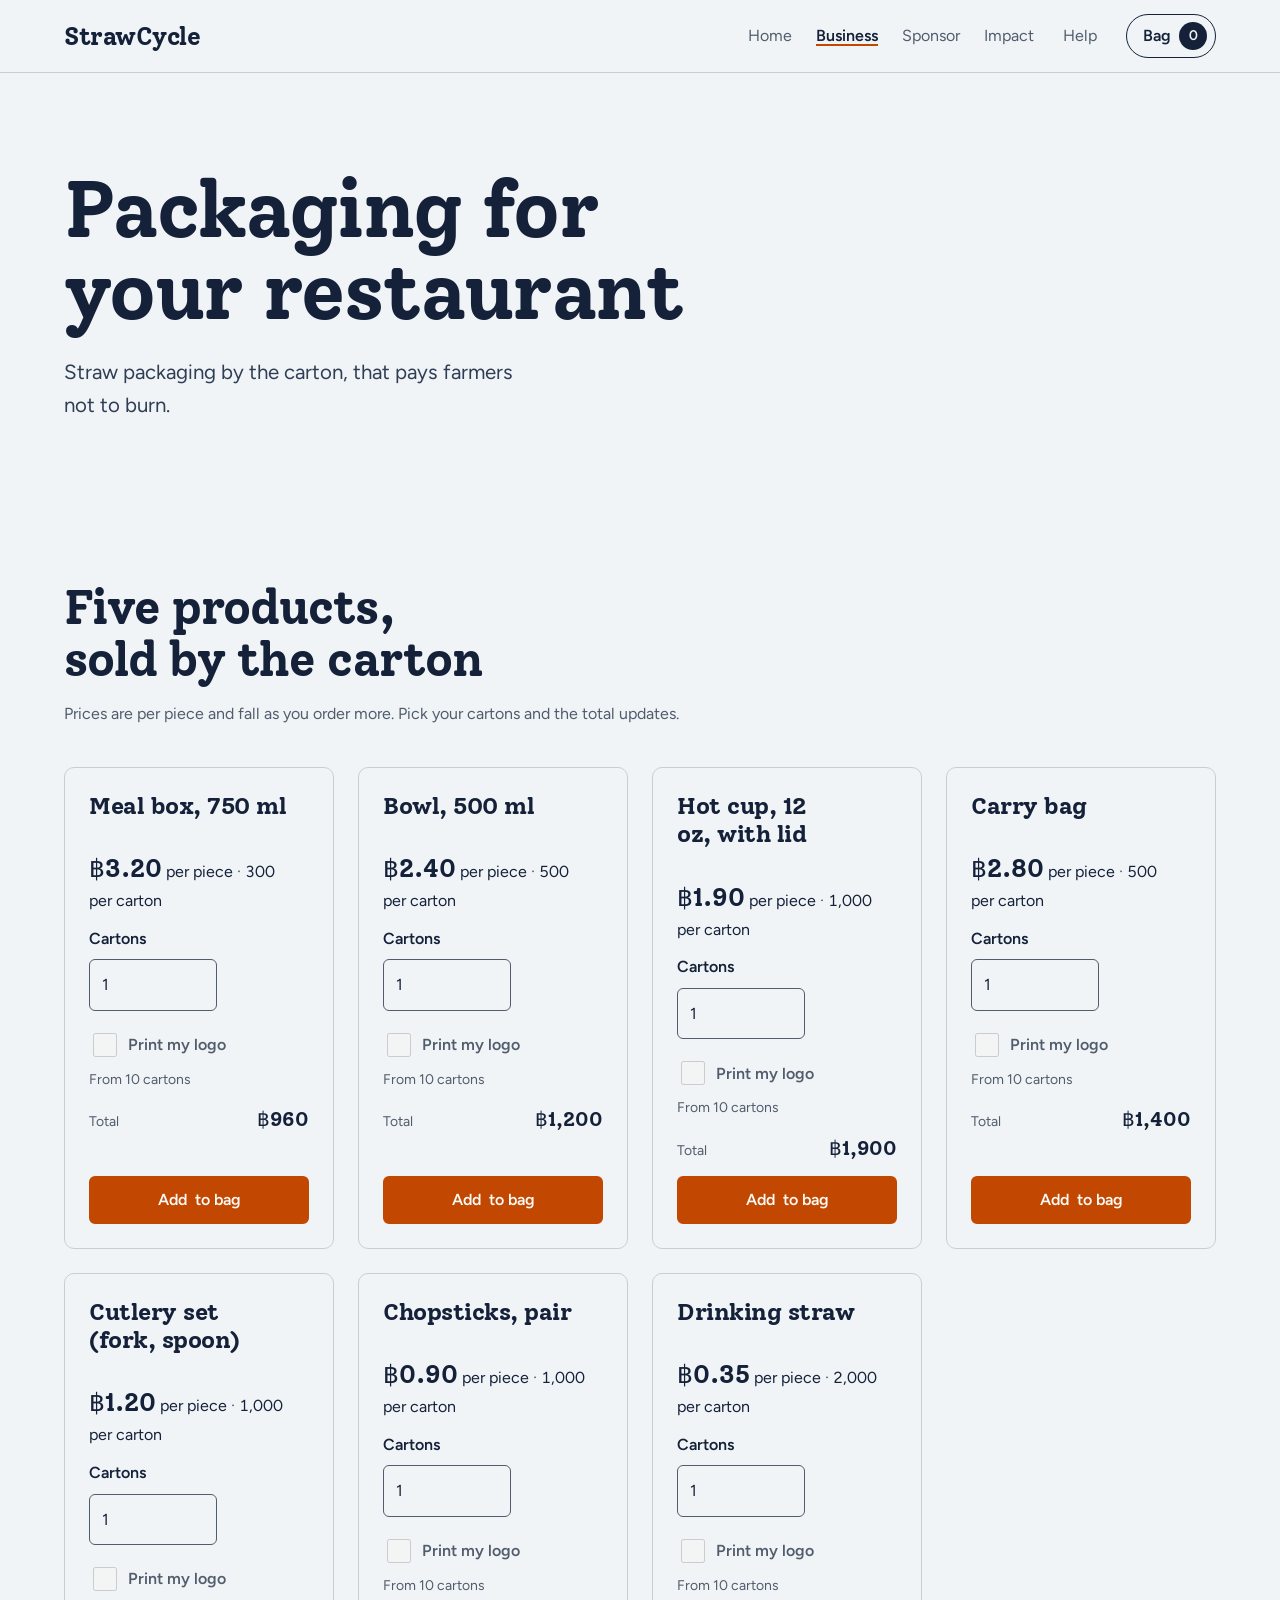
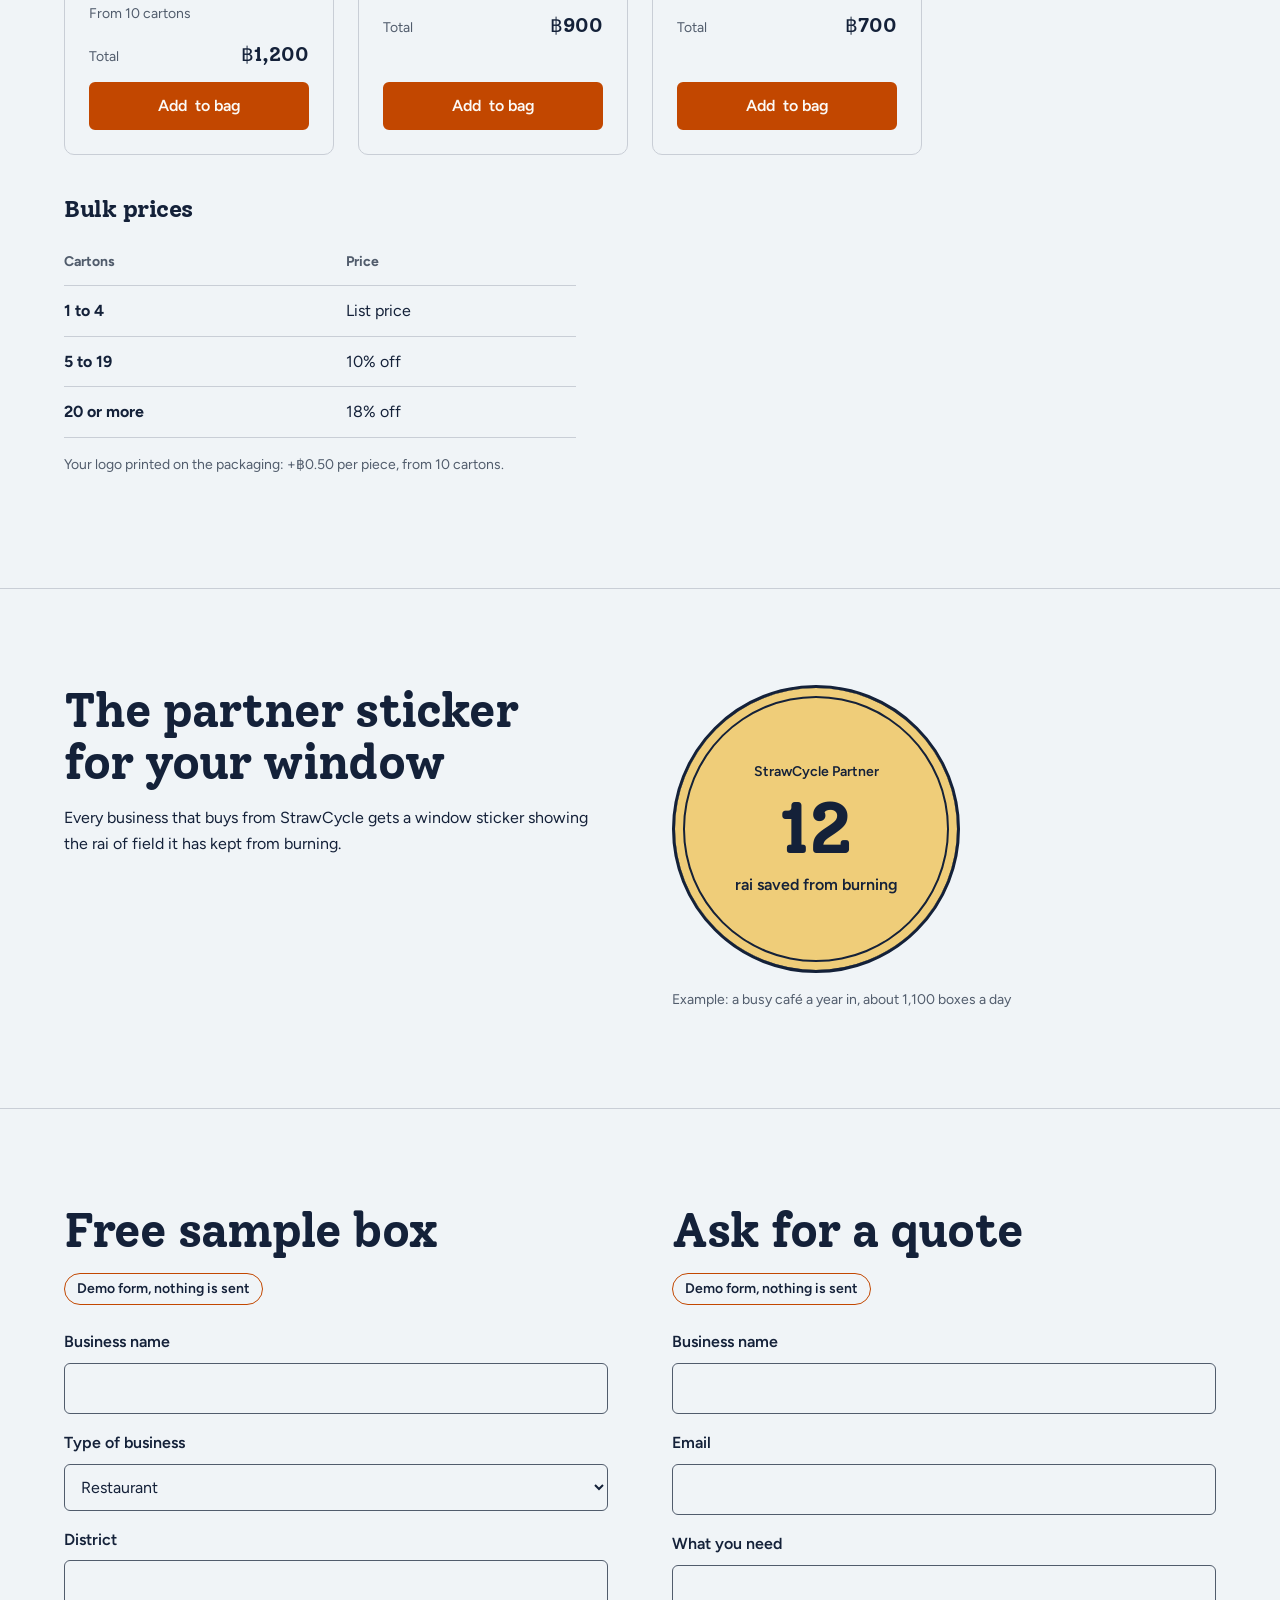
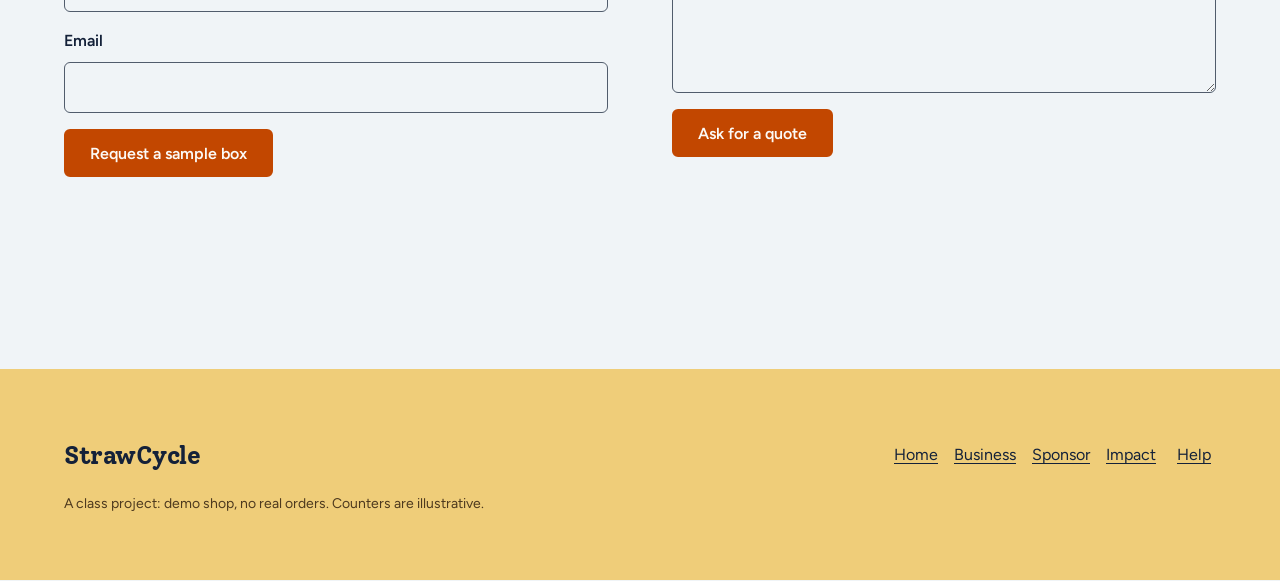
==== commit 34082ee1: "feat: cutlery set is fork and spoon (Thai style), no knife Co-Authored-By: Claude Opus 5.5 <noreply@" ====
--- a/business.html
+++ b/business.html
@@ -114,20 +114,20 @@
           <button class="btn btn-primary add" type="button">Add<span class="visually-hidden"> Carry bag</span> to bag</button>
         </article>
         <article class="card product" data-product="cutlery">
-          <h3>Cutlery set (fork, spoon, knife)</h3>
+          <h3>Cutlery set (fork, spoon)</h3>
           <p class="price-row"><span class="piece num">฿1.20</span> per piece <span class="sep" aria-hidden="true">·</span> <span class="per-carton num">1,000 per carton</span></p>
           <div class="field">
-            <label for="c-cutlery">Cartons<span class="visually-hidden"> of Cutlery set (fork, spoon, knife)</span></label>
+            <label for="c-cutlery">Cartons<span class="visually-hidden"> of Cutlery set (fork, spoon)</span></label>
             <input id="c-cutlery" name="cartons" type="number" inputmode="numeric" min="1" max="999" step="1" value="1">
           </div>
           <div class="check">
-            <label><input type="checkbox" name="logo" disabled aria-describedby="logo-cutlery"> Print my logo<span class="visually-hidden"> on Cutlery set (fork, spoon, knife)</span></label>
+            <label><input type="checkbox" name="logo" disabled aria-describedby="logo-cutlery"> Print my logo<span class="visually-hidden"> on Cutlery set (fork, spoon)</span></label>
             <span class="fine" id="logo-cutlery">From 10 cartons</span>
           </div>
           <p class="total-row"><span class="fine">Total</span> <output class="line num">฿1,200</output></p>
           <output class="saving num" hidden></output>
           <p class="fine quote-hint" hidden>Over 100 cartons? <a href="#quote">Ask for a quote</a></p>
-          <button class="btn btn-primary add" type="button">Add<span class="visually-hidden"> Cutlery set (fork, spoon, knife)</span> to bag</button>
+          <button class="btn btn-primary add" type="button">Add<span class="visually-hidden"> Cutlery set (fork, spoon)</span> to bag</button>
         </article>
         <article class="card product" data-product="chopsticks">
           <h3>Chopsticks, pair</h3>
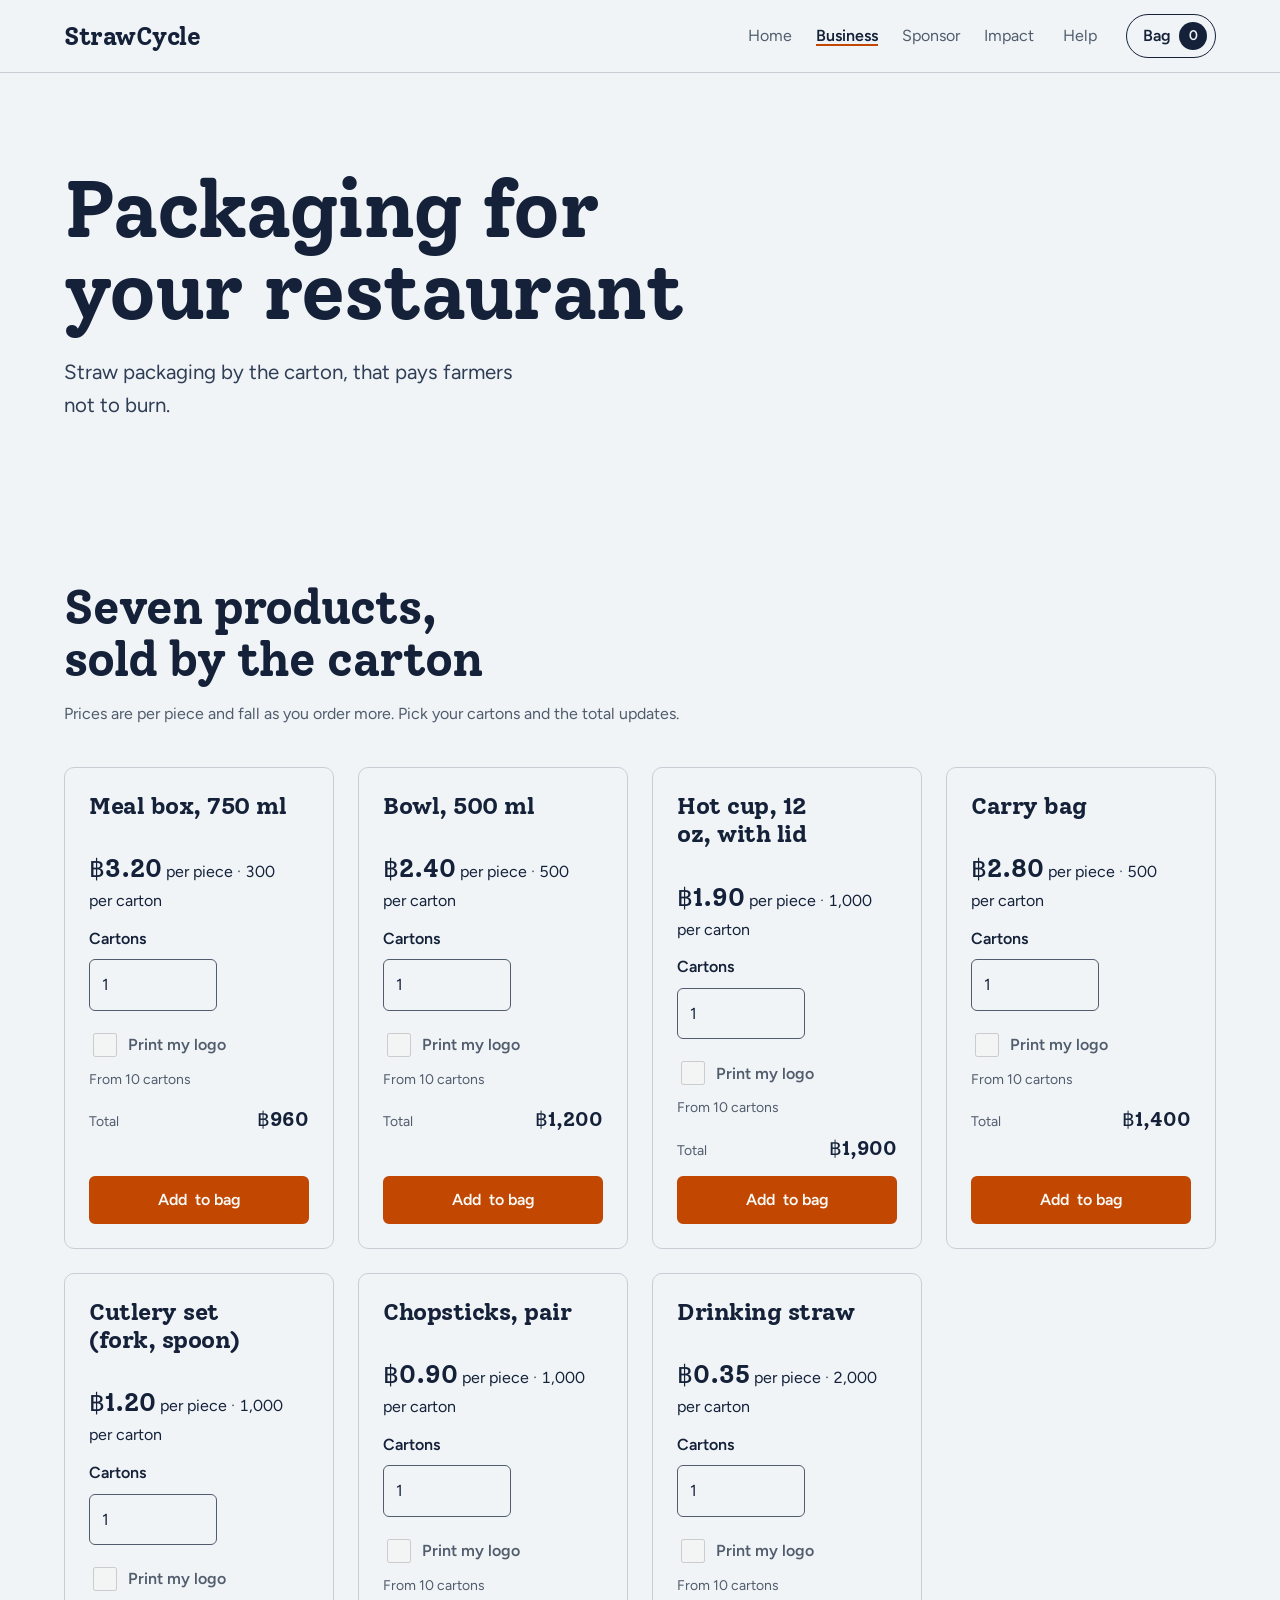
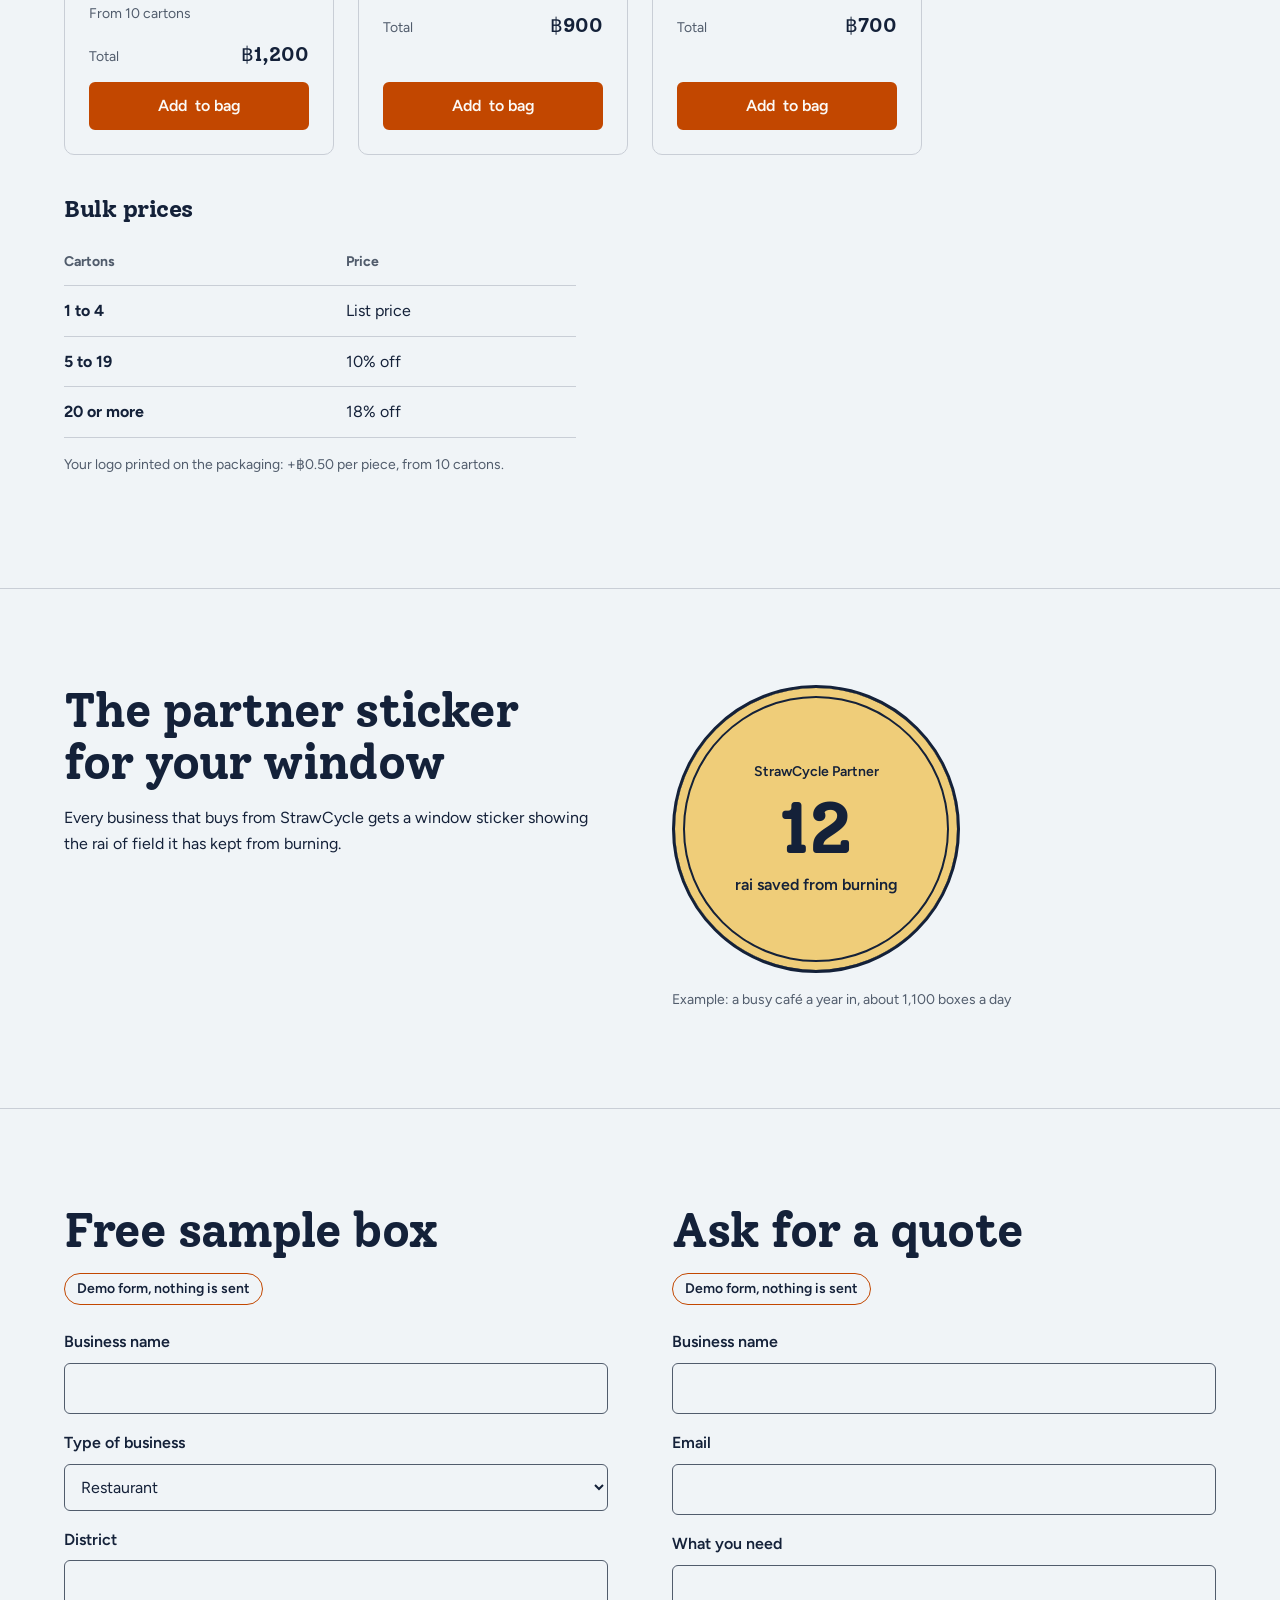
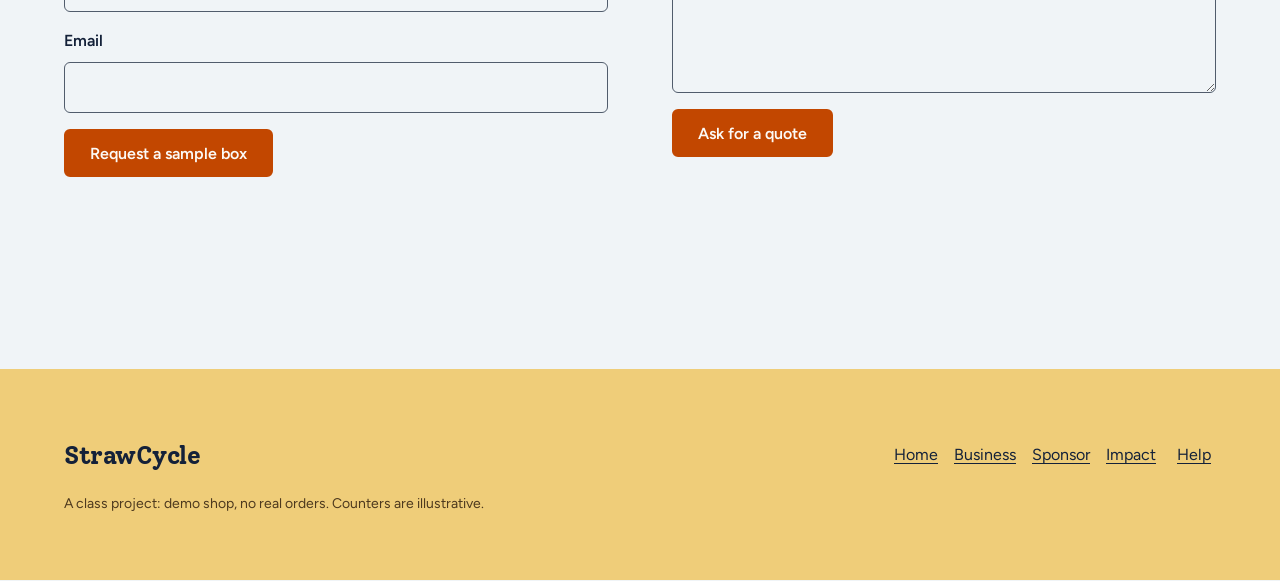
==== commit 3368c805: "fix: business page says seven products Co-Authored-By: Claude Opus 5.5 <noreply@anthropic.com>" ====
--- a/business.html
+++ b/business.html
@@ -45,7 +45,7 @@
     <section class="section" id="products" aria-labelledby="products-title">
       <div class="wrap">
         <div class="section-head reveal">
-          <h2 id="products-title">Five products, sold by the carton</h2>
+          <h2 id="products-title">Seven products, sold by the carton</h2>
           <p>Prices are per piece and fall as you order more. Pick your cartons and the total updates.</p>
         </div>
         <div class="product-grid reveal">
--- a/styles.css
+++ b/styles.css
@@ -428,8 +428,14 @@
 .doors h2 { margin: 0; }
 @media (max-width: 40rem) {
   .beat { padding-block: var(--space-2xl); }
-  .counters { grid-template-columns: minmax(0, 1fr); gap: var(--space-sm); }
-  .counters div { display: flex; justify-content: space-between; align-items: baseline; gap: var(--space-md); }
+  /* one compact row on phones, so the forming packaging keeps the middle of the screen */
+  .counter-block { margin-top: var(--space-md); }
+  html.film .counter-block { padding: var(--space-sm) var(--space-md); }
+  .counters-label { font-size: var(--text-md); }
+  .counters { grid-template-columns: repeat(3, auto); gap: var(--space-2xs) var(--space-md); }
+  .counters div { display: flex; flex-direction: column-reverse; justify-content: flex-end; }
+  .counters dt { font-size: var(--text-sm); line-height: 1.25; }
+  .counters dd { font-size: var(--text-lg); }
 }
 
 /* Impact and Help: facts list, three-step money flow, numbers list, FAQ */
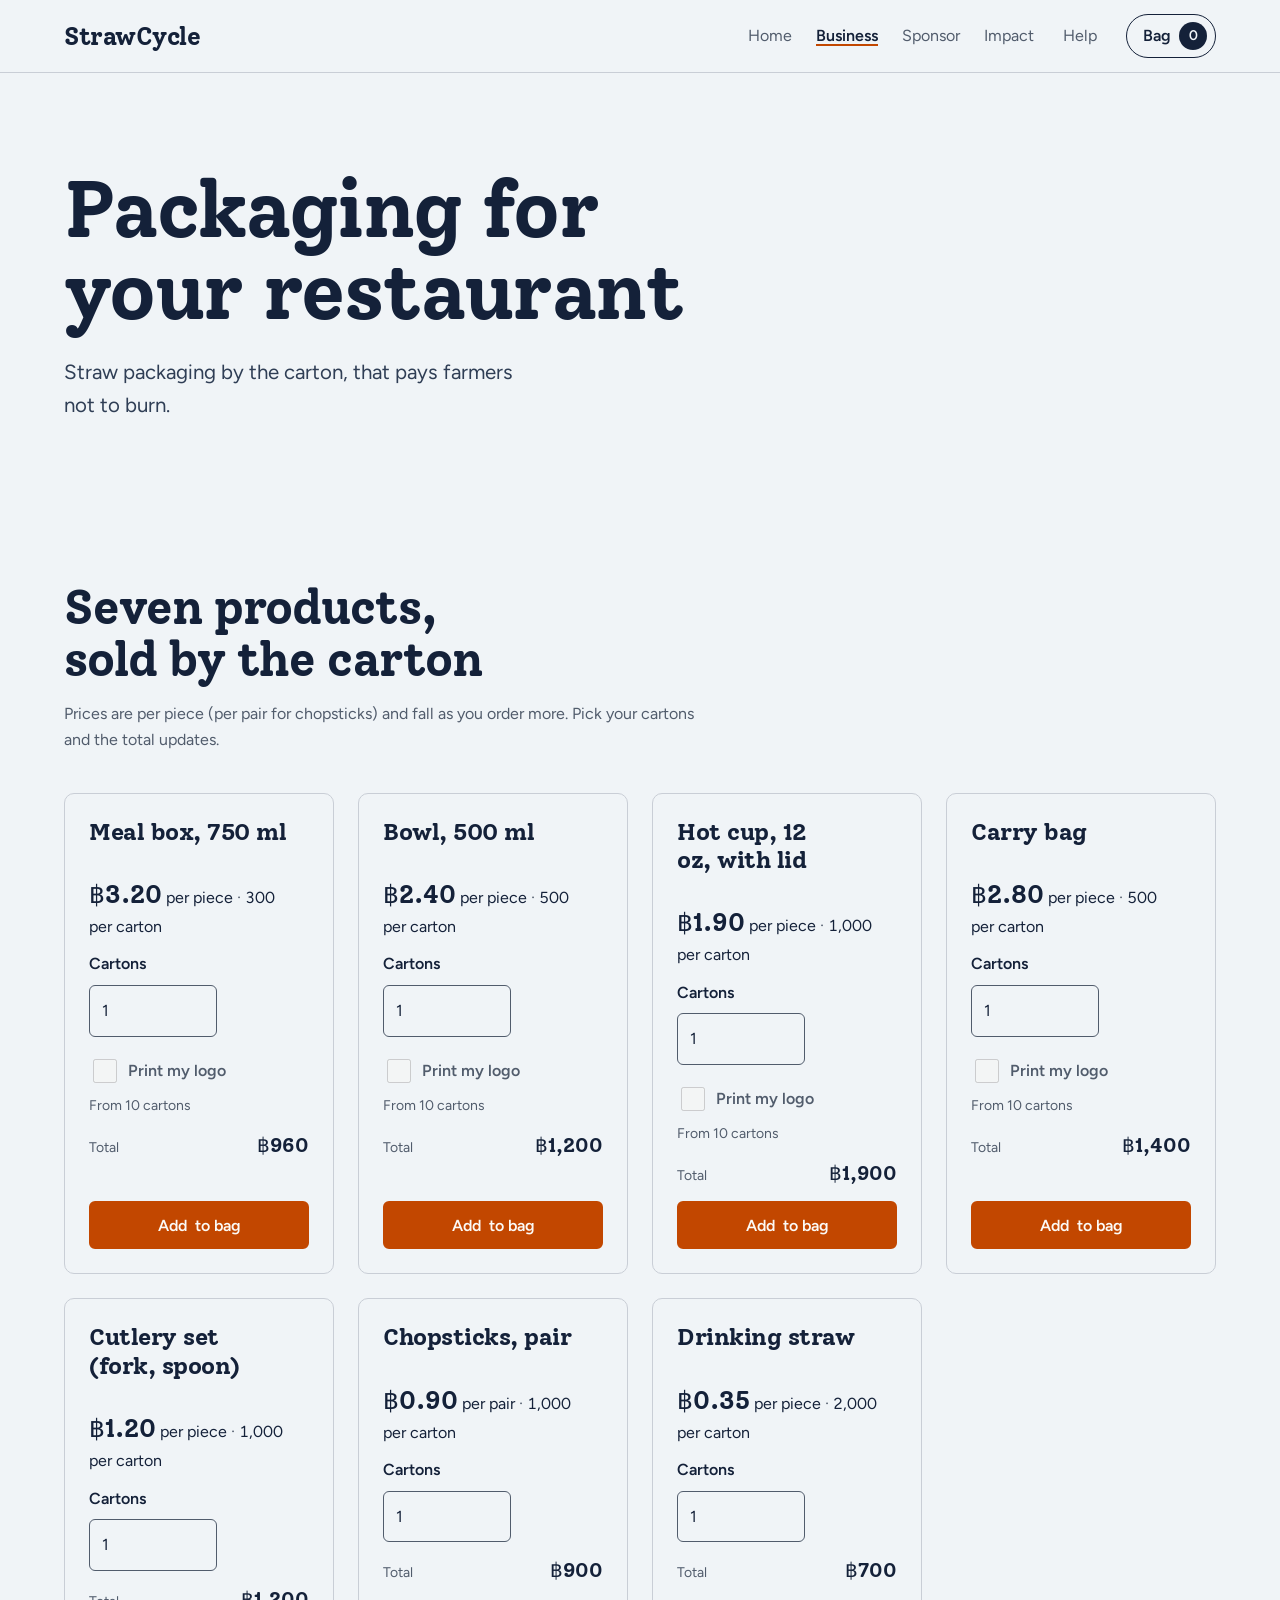
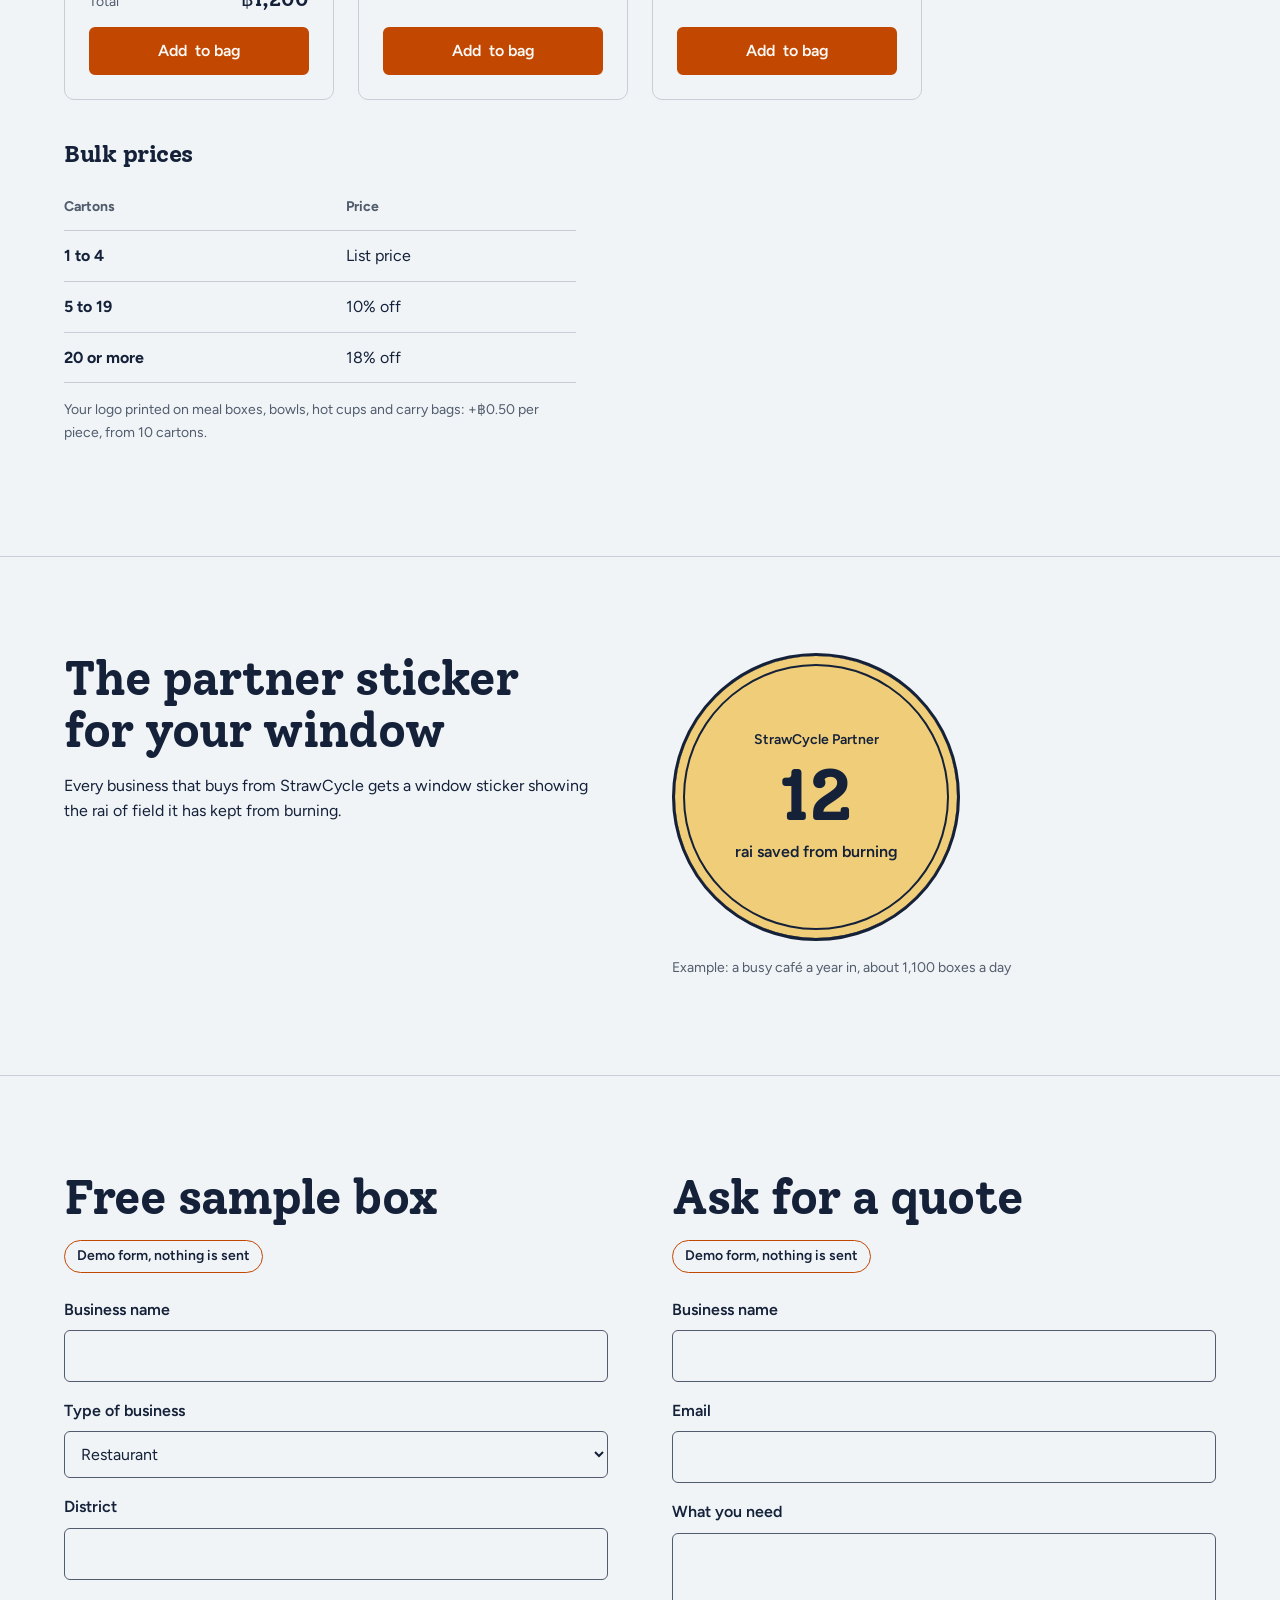
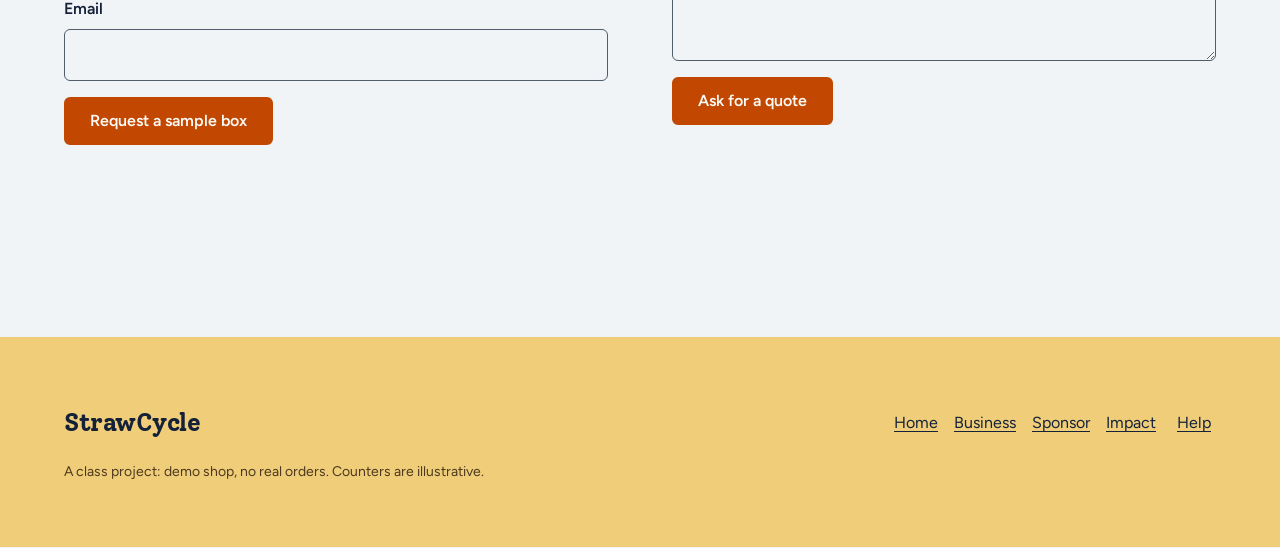
==== commit 6d4c32eb: "fix: final review findings - film.js: each model is arranged on its own, so one renamed node drops o" ====
--- a/business.html
+++ b/business.html
@@ -46,7 +46,7 @@
       <div class="wrap">
         <div class="section-head reveal">
           <h2 id="products-title">Seven products, sold by the carton</h2>
-          <p>Prices are per piece and fall as you order more. Pick your cartons and the total updates.</p>
+          <p>Prices are per piece (per pair for chopsticks) and fall as you order more. Pick your cartons and the total updates.</p>
         </div>
         <div class="product-grid reveal">
         <article class="card product" data-product="meal-box">
@@ -120,10 +120,6 @@
             <label for="c-cutlery">Cartons<span class="visually-hidden"> of Cutlery set (fork, spoon)</span></label>
             <input id="c-cutlery" name="cartons" type="number" inputmode="numeric" min="1" max="999" step="1" value="1">
           </div>
-          <div class="check">
-            <label><input type="checkbox" name="logo" disabled aria-describedby="logo-cutlery"> Print my logo<span class="visually-hidden"> on Cutlery set (fork, spoon)</span></label>
-            <span class="fine" id="logo-cutlery">From 10 cartons</span>
-          </div>
           <p class="total-row"><span class="fine">Total</span> <output class="line num">฿1,200</output></p>
           <output class="saving num" hidden></output>
           <p class="fine quote-hint" hidden>Over 100 cartons? <a href="#quote">Ask for a quote</a></p>
@@ -131,14 +127,10 @@
         </article>
         <article class="card product" data-product="chopsticks">
           <h3>Chopsticks, pair</h3>
-          <p class="price-row"><span class="piece num">฿0.90</span> per piece <span class="sep" aria-hidden="true">·</span> <span class="per-carton num">1,000 per carton</span></p>
+          <p class="price-row"><span class="piece num">฿0.90</span> per pair <span class="sep" aria-hidden="true">·</span> <span class="per-carton num">1,000 per carton</span></p>
           <div class="field">
             <label for="c-chopsticks">Cartons<span class="visually-hidden"> of Chopsticks, pair</span></label>
             <input id="c-chopsticks" name="cartons" type="number" inputmode="numeric" min="1" max="999" step="1" value="1">
-          </div>
-          <div class="check">
-            <label><input type="checkbox" name="logo" disabled aria-describedby="logo-chopsticks"> Print my logo<span class="visually-hidden"> on Chopsticks, pair</span></label>
-            <span class="fine" id="logo-chopsticks">From 10 cartons</span>
           </div>
           <p class="total-row"><span class="fine">Total</span> <output class="line num">฿900</output></p>
           <output class="saving num" hidden></output>
@@ -151,10 +143,6 @@
           <div class="field">
             <label for="c-drinking-straw">Cartons<span class="visually-hidden"> of Drinking straw</span></label>
             <input id="c-drinking-straw" name="cartons" type="number" inputmode="numeric" min="1" max="999" step="1" value="1">
-          </div>
-          <div class="check">
-            <label><input type="checkbox" name="logo" disabled aria-describedby="logo-drinking-straw"> Print my logo<span class="visually-hidden"> on Drinking straw</span></label>
-            <span class="fine" id="logo-drinking-straw">From 10 cartons</span>
           </div>
           <p class="total-row"><span class="fine">Total</span> <output class="line num">฿700</output></p>
           <output class="saving num" hidden></output>
@@ -172,7 +160,7 @@
               <tr><th scope="row">20 or more</th><td>18% off</td></tr>
             </tbody>
           </table>
-          <p class="fine">Your logo printed on the packaging: +฿0.50 per piece, from 10 cartons.</p>
+          <p class="fine">Your logo printed on meal boxes, bowls, hot cups and carry bags: +฿0.50 per piece, from 10 cartons.</p>
         </div>
       </div>
     </section>
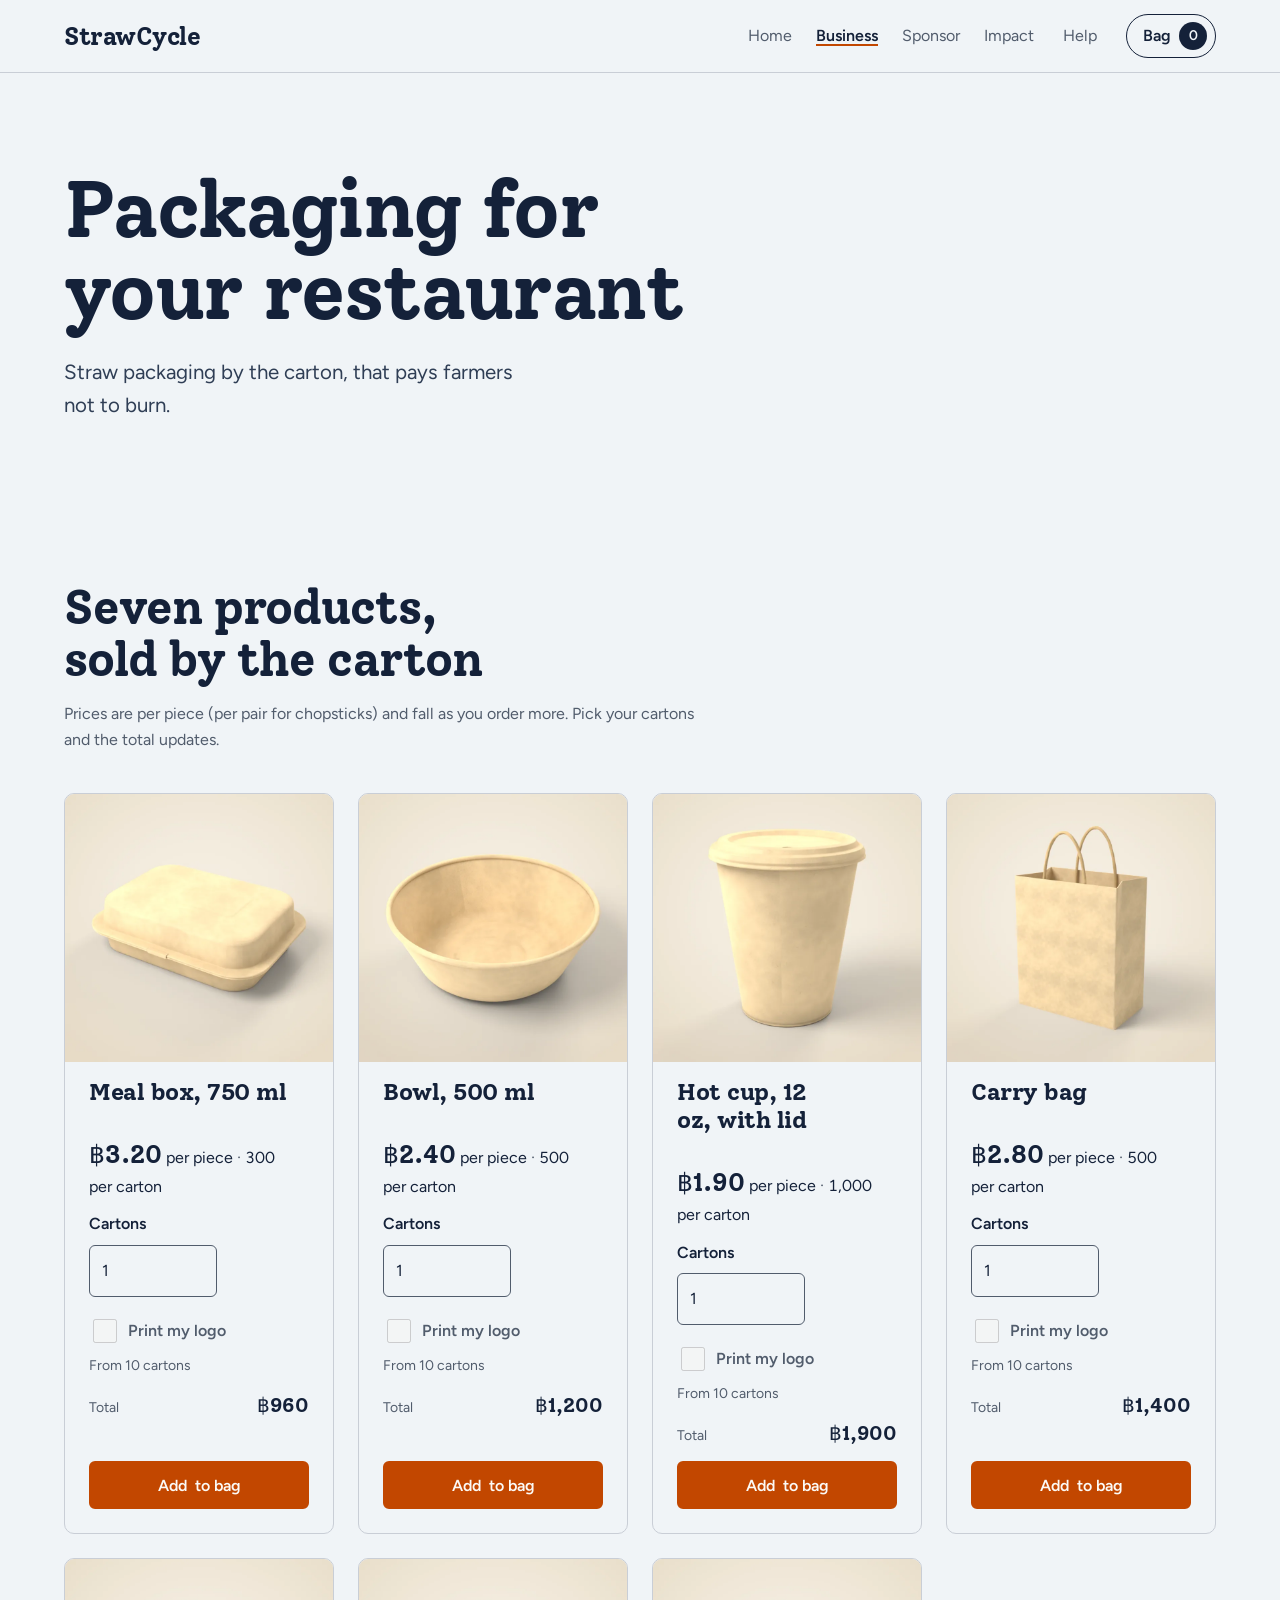
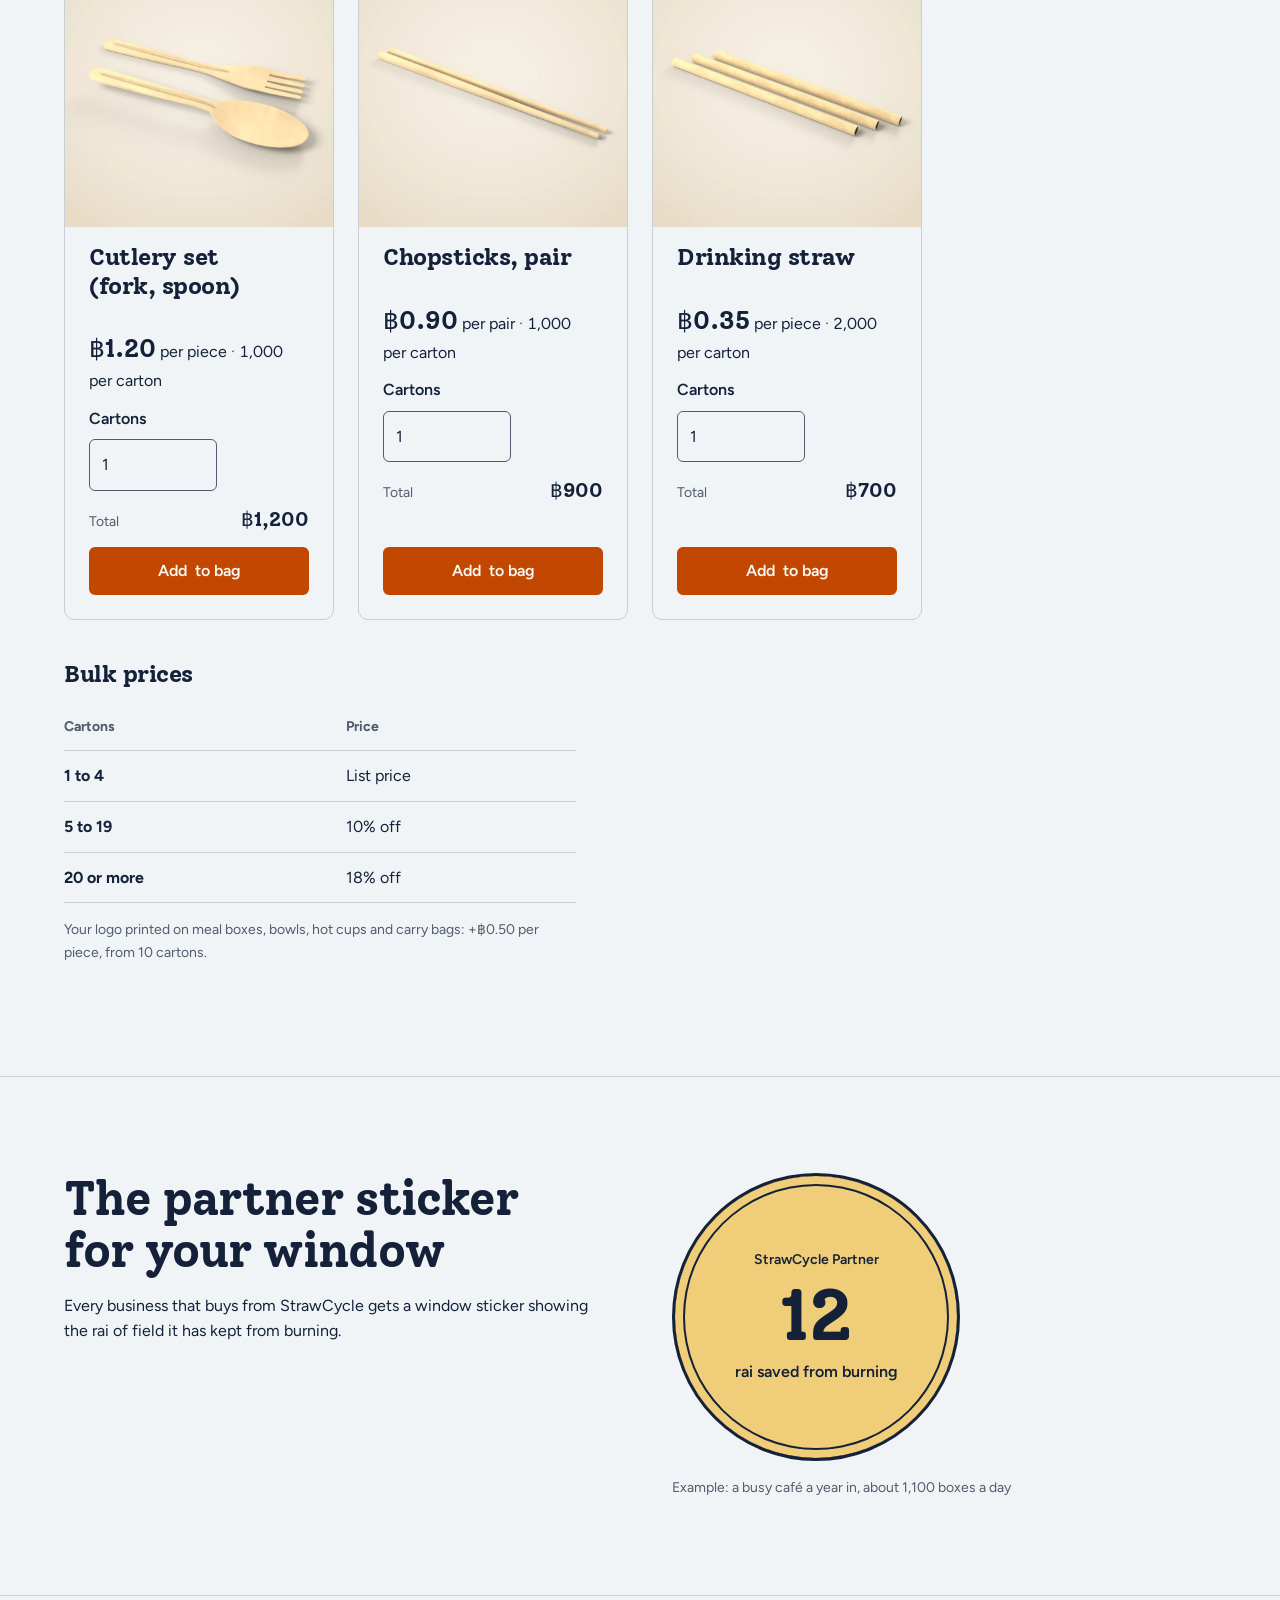
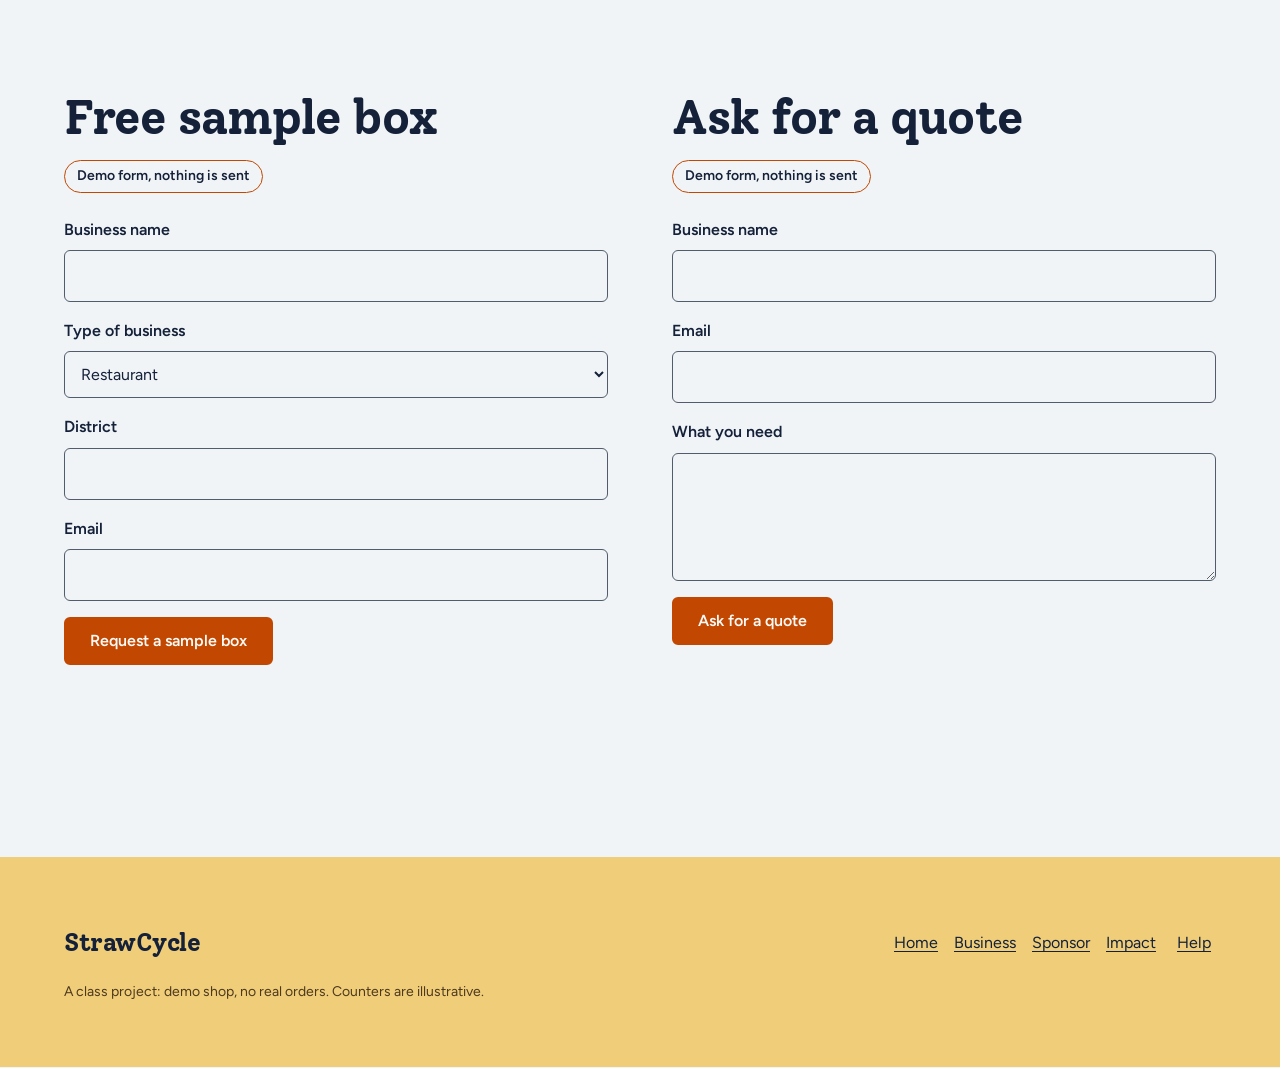
==== commit 32458c0a: "feat: product photos in the shop Co-Authored-By: Claude Opus 5.5 <noreply@anthropic.com>" ====
--- a/business.html
+++ b/business.html
@@ -50,6 +50,7 @@
         </div>
         <div class="product-grid reveal">
         <article class="card product" data-product="meal-box">
+          <img class="product-photo" src="images/products/meal-box.webp" alt="Moulded straw-fibre meal box, 750 ml, lid closed" width="800" height="800" loading="lazy" decoding="async">
           <h3>Meal box, 750 ml</h3>
           <p class="price-row"><span class="piece num">฿3.20</span> per piece <span class="sep" aria-hidden="true">·</span> <span class="per-carton num">300 per carton</span></p>
           <div class="field">
@@ -66,6 +67,7 @@
           <button class="btn btn-primary add" type="button">Add<span class="visually-hidden"> Meal box, 750 ml</span> to bag</button>
         </article>
         <article class="card product" data-product="bowl">
+          <img class="product-photo" src="images/products/bowl.webp" alt="Moulded straw-fibre bowl, 500 ml" width="800" height="800" loading="lazy" decoding="async">
           <h3>Bowl, 500 ml</h3>
           <p class="price-row"><span class="piece num">฿2.40</span> per piece <span class="sep" aria-hidden="true">·</span> <span class="per-carton num">500 per carton</span></p>
           <div class="field">
@@ -82,6 +84,7 @@
           <button class="btn btn-primary add" type="button">Add<span class="visually-hidden"> Bowl, 500 ml</span> to bag</button>
         </article>
         <article class="card product" data-product="cup">
+          <img class="product-photo" src="images/products/cup.webp" alt="Straw-fibre hot cup, 12 oz, with its snap-on lid" width="800" height="800" loading="lazy" decoding="async">
           <h3>Hot cup, 12 oz, with lid</h3>
           <p class="price-row"><span class="piece num">฿1.90</span> per piece <span class="sep" aria-hidden="true">·</span> <span class="per-carton num">1,000 per carton</span></p>
           <div class="field">
@@ -98,6 +101,7 @@
           <button class="btn btn-primary add" type="button">Add<span class="visually-hidden"> Hot cup, 12 oz, with lid</span> to bag</button>
         </article>
         <article class="card product" data-product="bag">
+          <img class="product-photo" src="images/products/bag.webp" alt="Straw-fibre carry bag with two cord handles" width="800" height="800" loading="lazy" decoding="async">
           <h3>Carry bag</h3>
           <p class="price-row"><span class="piece num">฿2.80</span> per piece <span class="sep" aria-hidden="true">·</span> <span class="per-carton num">500 per carton</span></p>
           <div class="field">
@@ -114,6 +118,7 @@
           <button class="btn btn-primary add" type="button">Add<span class="visually-hidden"> Carry bag</span> to bag</button>
         </article>
         <article class="card product" data-product="cutlery">
+          <img class="product-photo" src="images/products/cutlery.webp" alt="Straw-fibre fork and spoon" width="800" height="800" loading="lazy" decoding="async">
           <h3>Cutlery set (fork, spoon)</h3>
           <p class="price-row"><span class="piece num">฿1.20</span> per piece <span class="sep" aria-hidden="true">·</span> <span class="per-carton num">1,000 per carton</span></p>
           <div class="field">
@@ -126,6 +131,7 @@
           <button class="btn btn-primary add" type="button">Add<span class="visually-hidden"> Cutlery set (fork, spoon)</span> to bag</button>
         </article>
         <article class="card product" data-product="chopsticks">
+          <img class="product-photo" src="images/products/chopsticks.webp" alt="A pair of straw-fibre chopsticks" width="800" height="800" loading="lazy" decoding="async">
           <h3>Chopsticks, pair</h3>
           <p class="price-row"><span class="piece num">฿0.90</span> per pair <span class="sep" aria-hidden="true">·</span> <span class="per-carton num">1,000 per carton</span></p>
           <div class="field">
@@ -138,6 +144,7 @@
           <button class="btn btn-primary add" type="button">Add<span class="visually-hidden"> Chopsticks, pair</span> to bag</button>
         </article>
         <article class="card product" data-product="drinking-straw">
+          <img class="product-photo" src="images/products/drinking-straw.webp" alt="Three straw-fibre drinking straws" width="800" height="800" loading="lazy" decoding="async">
           <h3>Drinking straw</h3>
           <p class="price-row"><span class="piece num">฿0.35</span> per piece <span class="sep" aria-hidden="true">·</span> <span class="per-carton num">2,000 per carton</span></p>
           <div class="field">
--- a/styles.css
+++ b/styles.css
@@ -329,6 +329,8 @@
 .line { font-size: var(--text-lg); }
 .sep { color: var(--color-muted); }
 .product-grid { display: grid; grid-template-columns: repeat(auto-fit, minmax(16rem, 1fr)); gap: var(--space-lg); }
+/* the photo fills the card top edge to edge, inside its 1px border; its cream plate is baked into the image */
+.product-photo { width: calc(100% + 2 * var(--space-lg)); max-width: none; aspect-ratio: 1; margin: calc(-1 * var(--space-lg)) calc(-1 * var(--space-lg)) var(--space-2xs); border-radius: calc(var(--radius-card) - 1px) calc(var(--radius-card) - 1px) 0 0; background: oklch(93% 0.025 80); }
 .product .field { margin: 0; }
 .product .field input { max-width: 8rem; }
 .check { display: grid; gap: var(--space-3xs); }
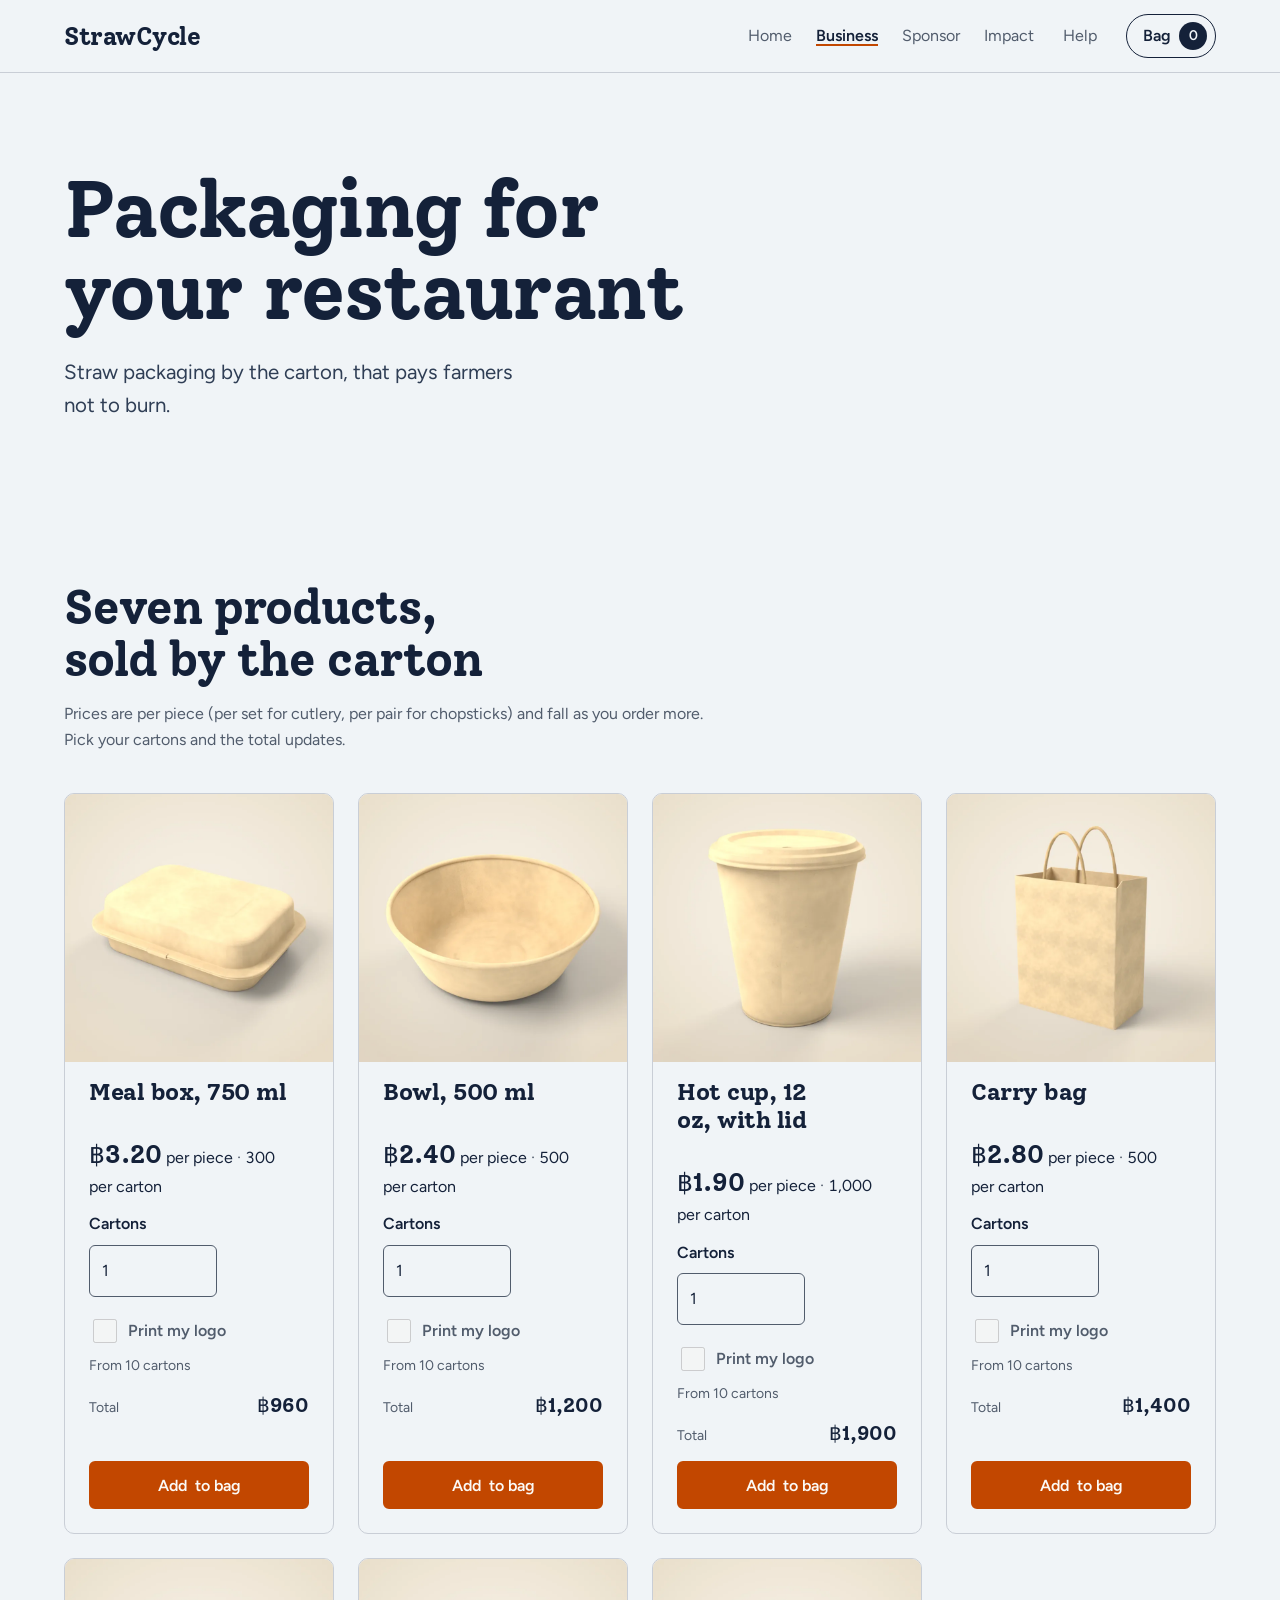
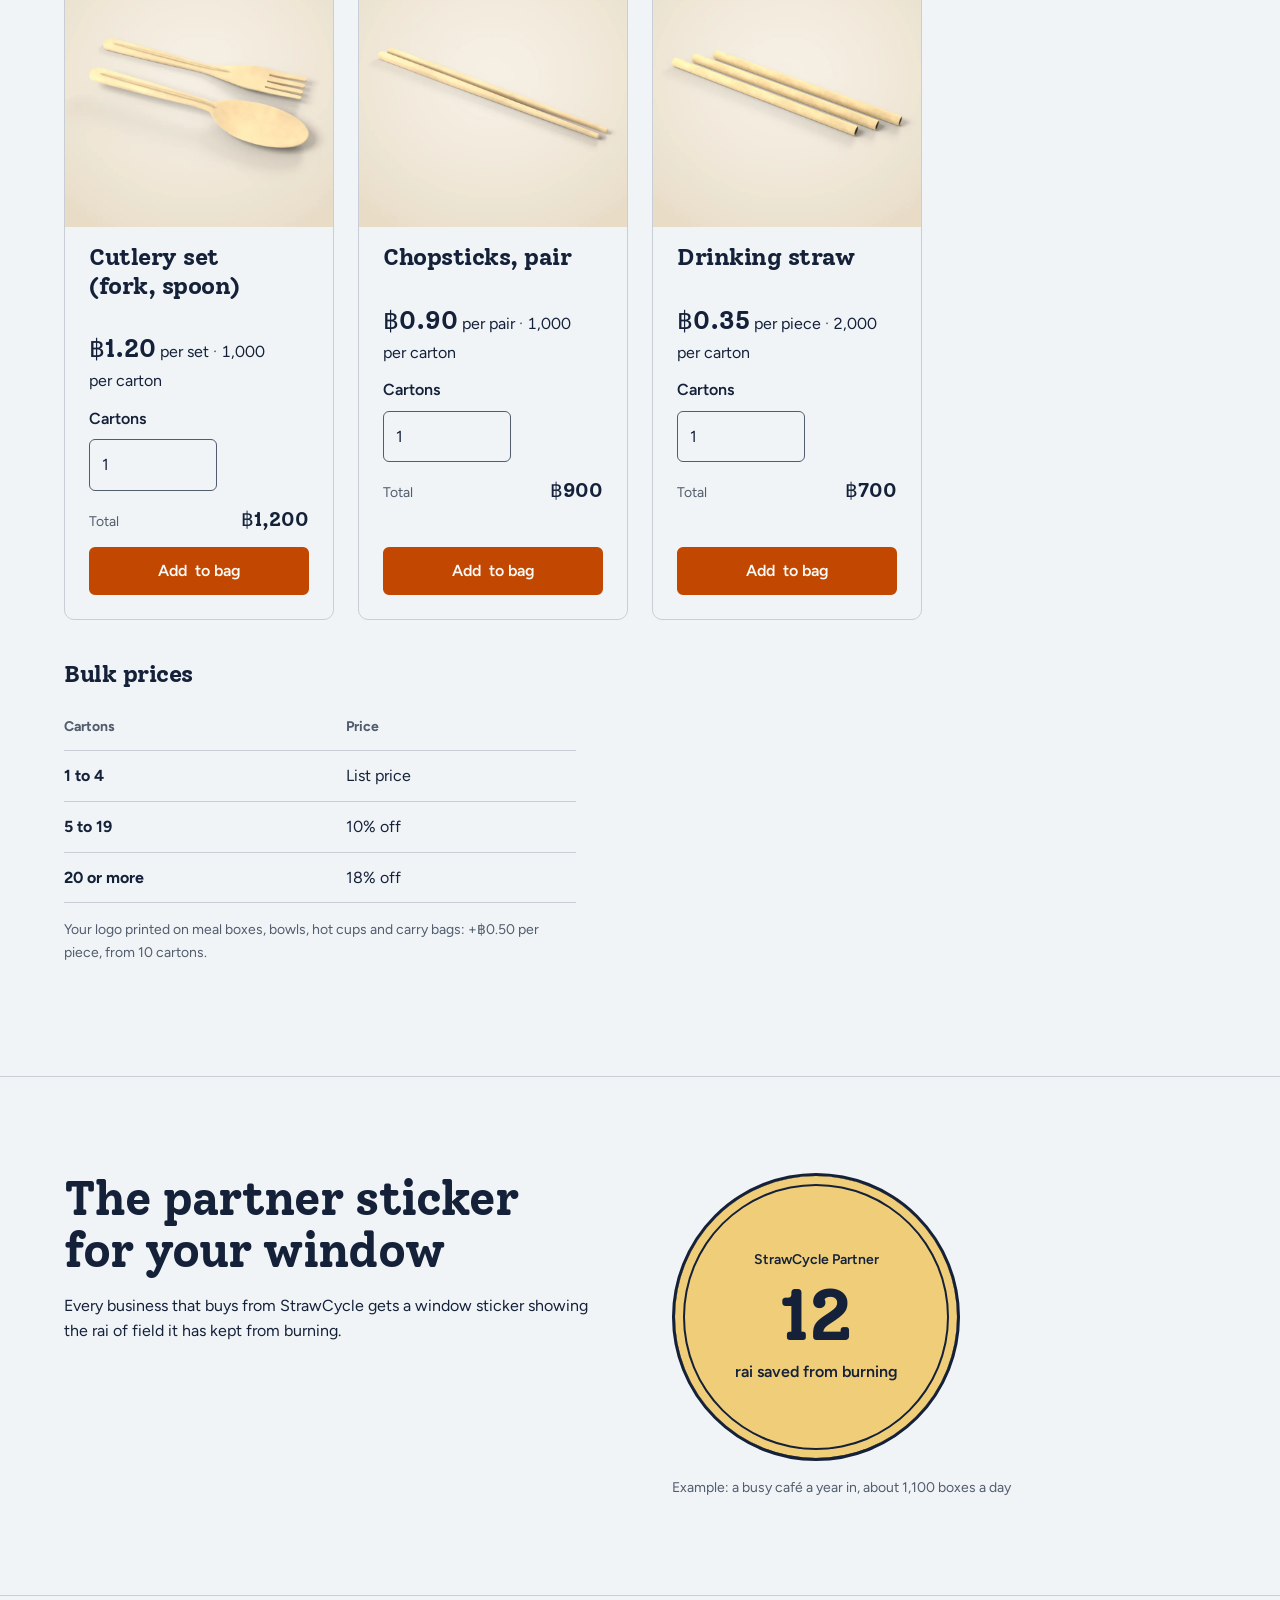
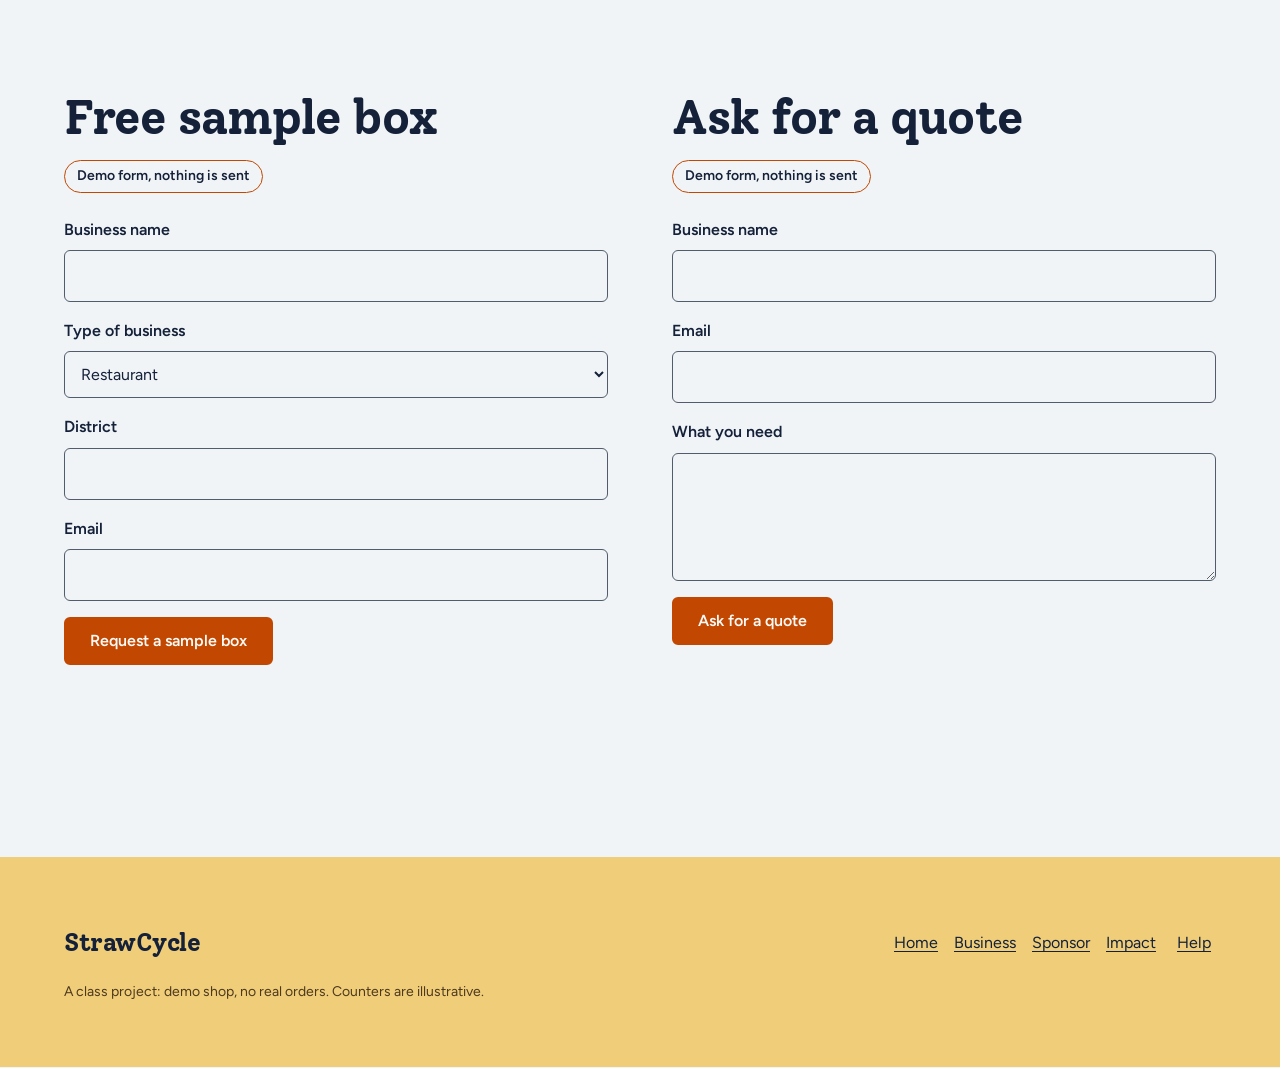
==== commit 8c3d84db: "fix: cutlery set is priced per set Co-Authored-By: Claude Opus 5.5 <noreply@anthropic.com>" ====
--- a/business.html
+++ b/business.html
@@ -46,7 +46,7 @@
       <div class="wrap">
         <div class="section-head reveal">
           <h2 id="products-title">Seven products, sold by the carton</h2>
-          <p>Prices are per piece (per pair for chopsticks) and fall as you order more. Pick your cartons and the total updates.</p>
+          <p>Prices are per piece (per set for cutlery, per pair for chopsticks) and fall as you order more. Pick your cartons and the total updates.</p>
         </div>
         <div class="product-grid reveal">
         <article class="card product" data-product="meal-box">
@@ -120,7 +120,7 @@
         <article class="card product" data-product="cutlery">
           <img class="product-photo" src="images/products/cutlery.webp" alt="Straw-fibre fork and spoon" width="800" height="800" loading="lazy" decoding="async">
           <h3>Cutlery set (fork, spoon)</h3>
-          <p class="price-row"><span class="piece num">฿1.20</span> per piece <span class="sep" aria-hidden="true">·</span> <span class="per-carton num">1,000 per carton</span></p>
+          <p class="price-row"><span class="piece num">฿1.20</span> per set <span class="sep" aria-hidden="true">·</span> <span class="per-carton num">1,000 per carton</span></p>
           <div class="field">
             <label for="c-cutlery">Cartons<span class="visually-hidden"> of Cutlery set (fork, spoon)</span></label>
             <input id="c-cutlery" name="cartons" type="number" inputmode="numeric" min="1" max="999" step="1" value="1">
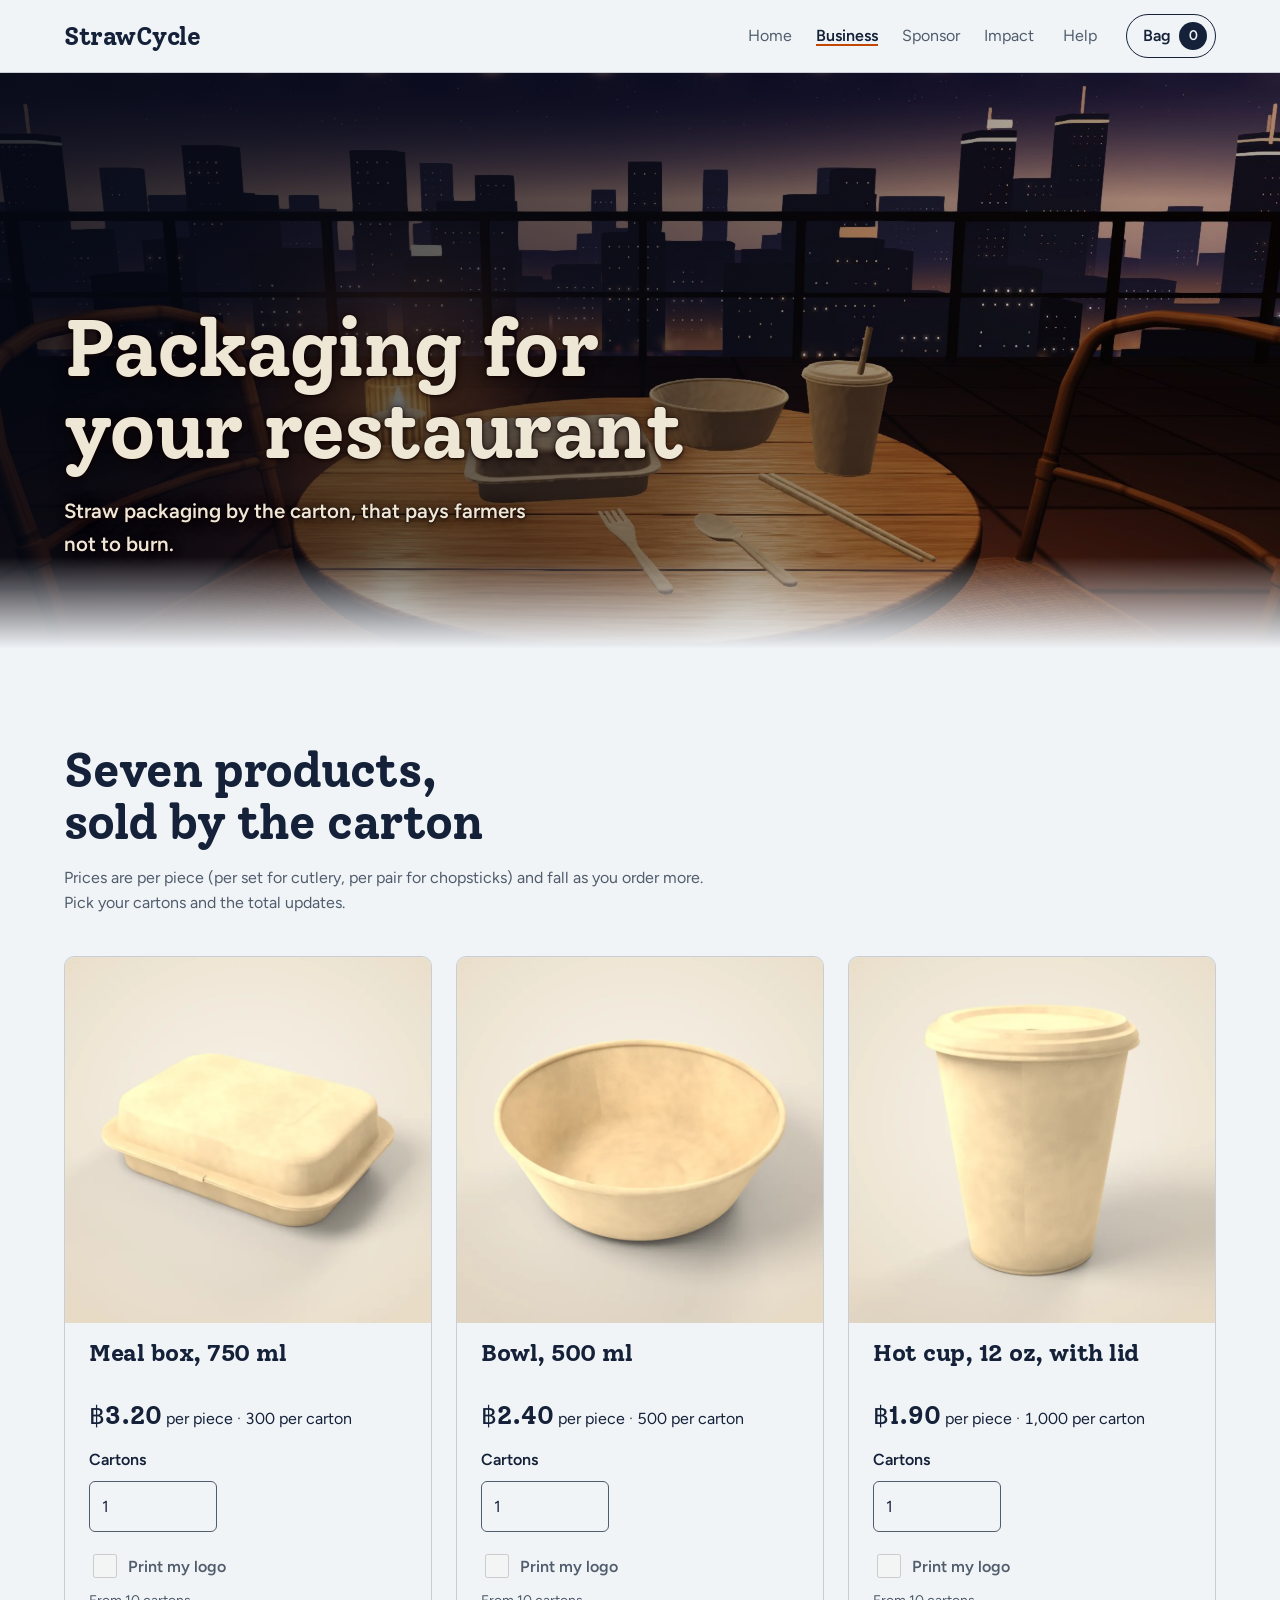
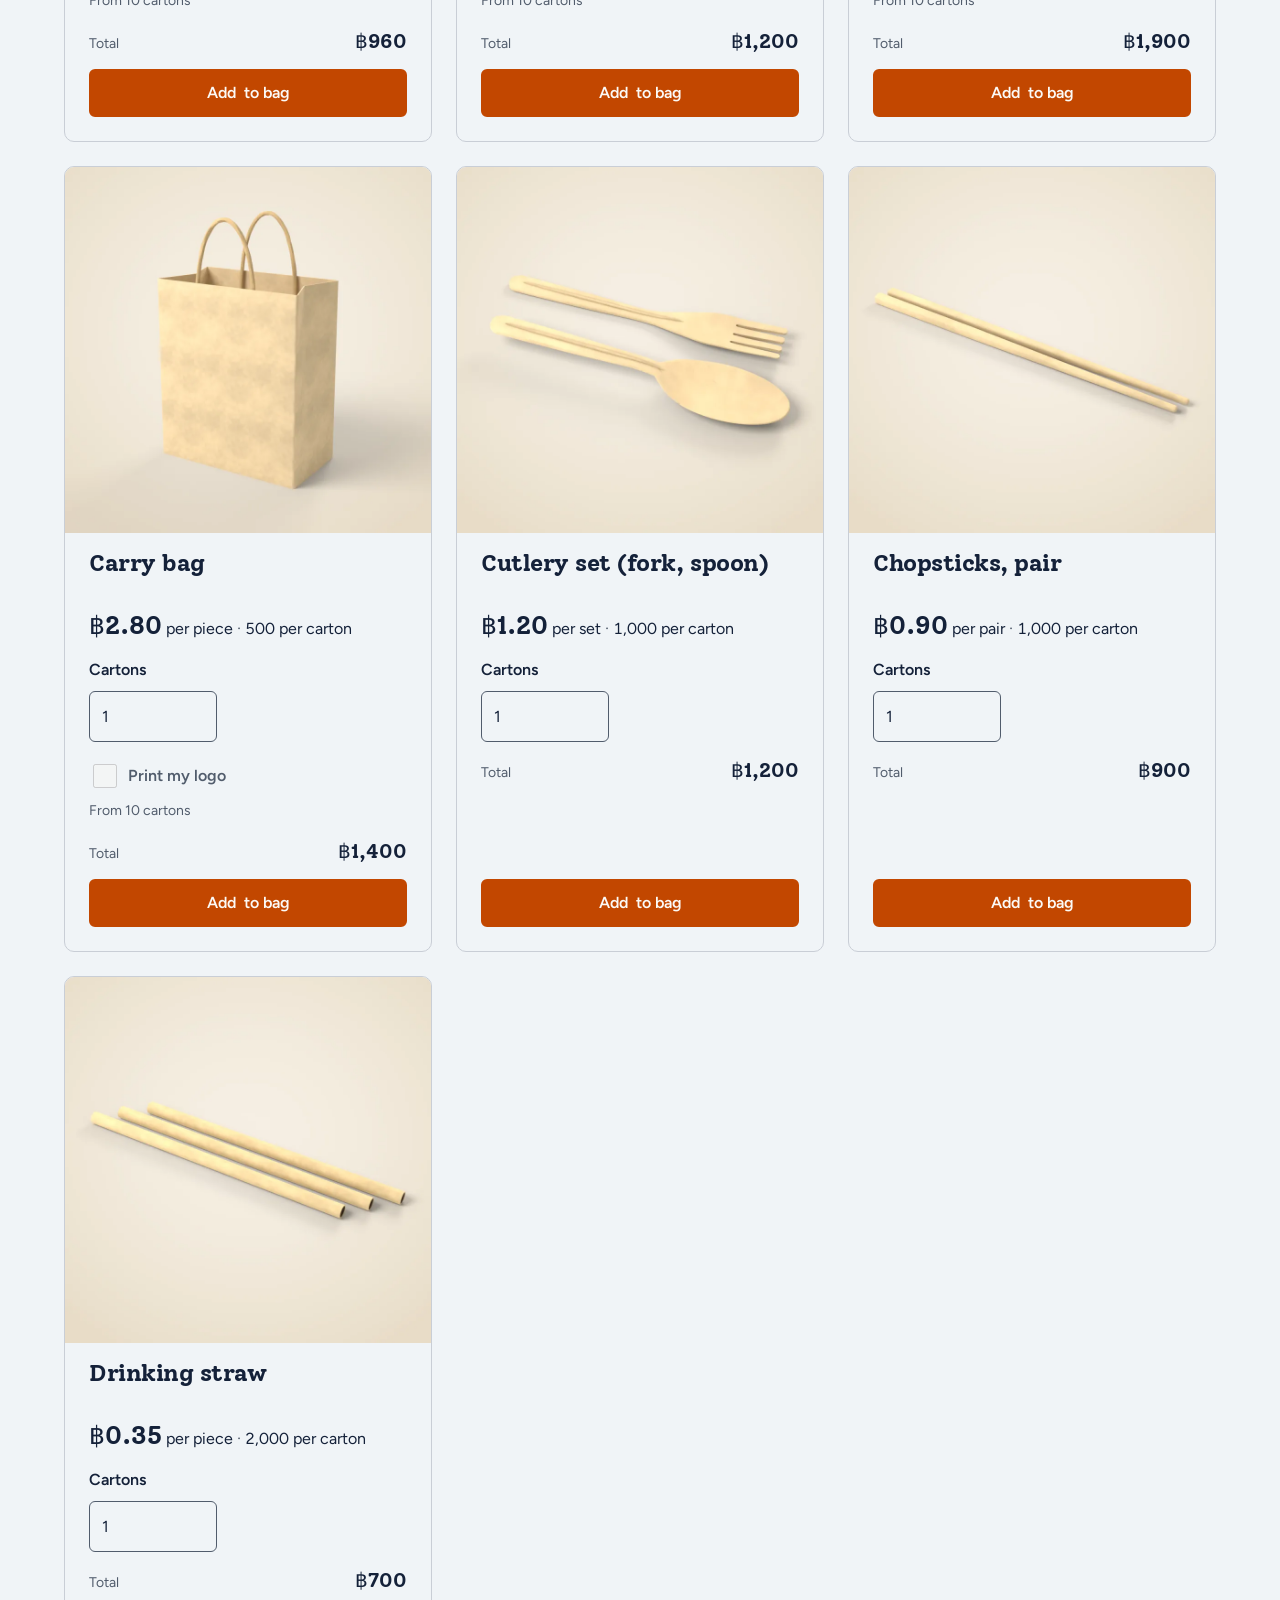
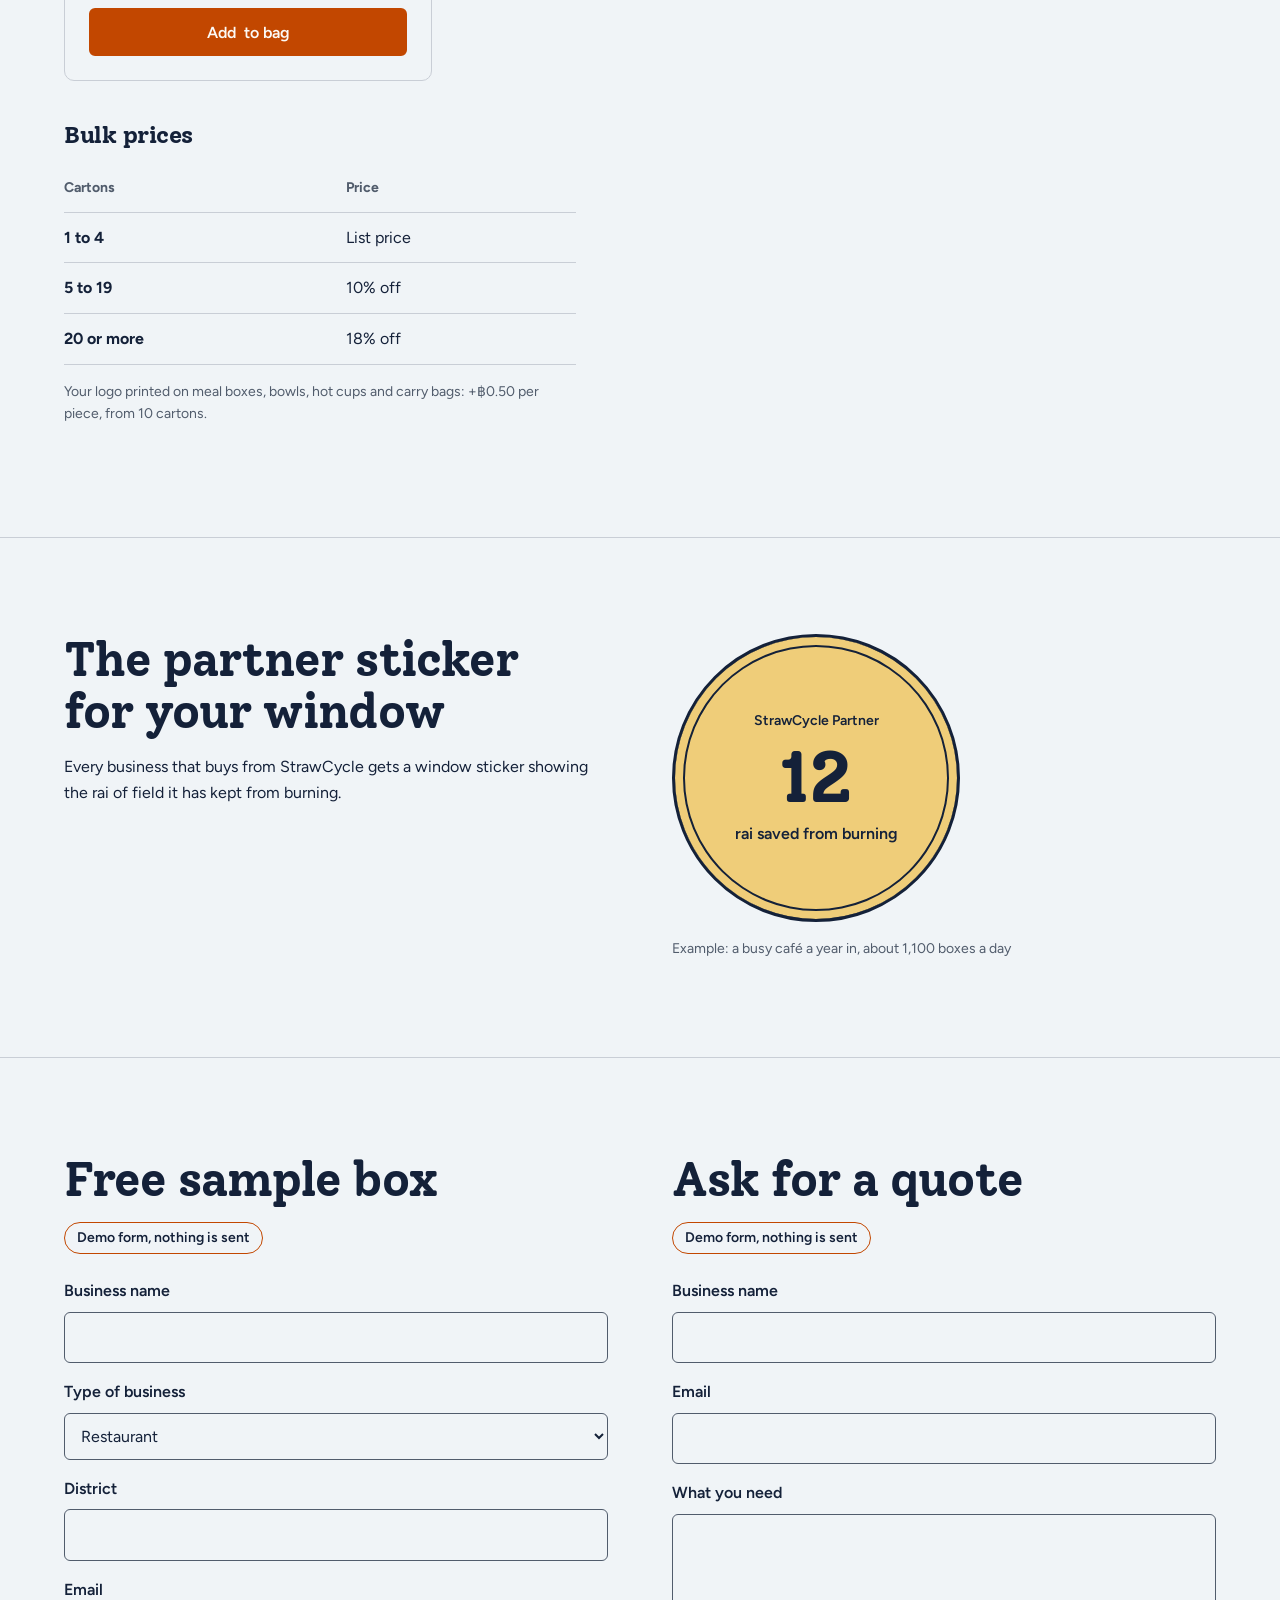
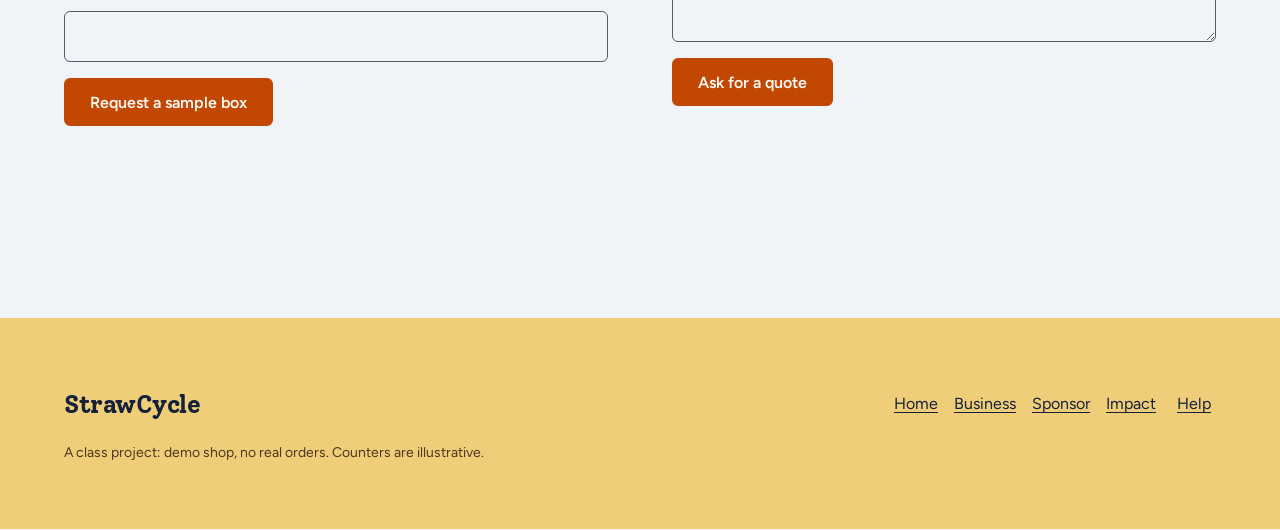
==== commit f0bda0bc: "feat: inner pages open on a still from the Home film Business, Sponsor, Impact and Help headers show" ====
--- a/business.html
+++ b/business.html
@@ -35,7 +35,7 @@
   </header>
 
   <main id="main">
-    <section class="page-head" aria-labelledby="page-title">
+    <section class="page-head page-head--photo ph-business" aria-labelledby="page-title">
       <div class="wrap">
         <h1 id="page-title">Packaging for your restaurant</h1>
         <p class="lead">Straw packaging by the carton, that pays farmers not to burn.</p>
--- a/styles.css
+++ b/styles.css
@@ -52,8 +52,8 @@
   --text-section: clamp(2rem, 2.5vw + 1rem, 3.5rem);
   --text-display: clamp(2.75rem, 5vw + 1rem, 5.25rem);
 
-  --container: 76rem;
-  --gutter: 64px;
+  --container: 96rem;                    /* large screens use the width; reading measures stay capped (65ch, 44rem) */
+  --gutter: clamp(64px, 5vw, 128px);
   --section-gap: 144px;
   --header-h: 4.5rem;
   --tap: 2.75rem;
@@ -168,6 +168,24 @@
 /* Page head: the h1, one sentence, and on Home the two doors */
 .page-head { padding-block: var(--space-3xl) var(--space-2xl); }
 .page-head h1 { margin-bottom: var(--space-lg); }
+/* Inner pages open on a still from the Home film: dark scrim behind the title (straw-white in both modes), the
+   bottom fading into the page */
+.page-head--photo { position: relative; isolation: isolate; display: grid; align-content: end; min-height: min(64svh, 38rem); background: var(--dusk-paper) center / cover no-repeat; }
+.page-head--photo::after { content: ""; position: absolute; inset: 0; z-index: -1; pointer-events: none;
+  background: linear-gradient(to top, var(--color-paper), transparent 16%), linear-gradient(100deg, oklch(14% 0.03 262 / 0.78) 0%, oklch(14% 0.03 262 / 0.5) 45%, oklch(14% 0.03 262 / 0.08) 85%); }
+.page-head--photo .wrap { padding-bottom: var(--space-lg); }
+.page-head--photo h1 { color: var(--dusk-ink); text-shadow: var(--film-shadow); }
+.page-head--photo .lead { color: var(--dusk-ink); font-weight: 600; text-shadow: var(--film-shadow); }
+.ph-business { background-image: url("images/scene-4.jpg"); background-position: 50% 70%; }
+.ph-sponsor { background-image: url("images/scene-1.jpg"); background-position: 50% 60%; }
+.ph-impact { background-image: url("images/scene-2.jpg"); }
+.ph-help { background-image: url("images/scene-3.jpg"); }
+@media (orientation: portrait) {
+  .ph-business { background-image: url("images/scene-4-tall.jpg"); }
+  .ph-sponsor { background-image: url("images/scene-1-tall.jpg"); }
+  .ph-impact { background-image: url("images/scene-2-tall.jpg"); }
+  .ph-help { background-image: url("images/scene-3-tall.jpg"); }
+}
 .page-head--home { display: grid; align-content: center; min-height: calc(100svh - var(--header-h)); padding-block: var(--space-2xl); }
 
 /* Sections */
@@ -328,7 +346,7 @@
 .piece { font-size: var(--text-xl); }
 .line { font-size: var(--text-lg); }
 .sep { color: var(--color-muted); }
-.product-grid { display: grid; grid-template-columns: repeat(auto-fit, minmax(16rem, 1fr)); gap: var(--space-lg); }
+.product-grid { display: grid; grid-template-columns: repeat(auto-fit, minmax(min(100%, 18.5rem), 1fr)); gap: var(--space-lg); }
 /* the photo fills the card top edge to edge, inside its 1px border; its cream plate is baked into the image */
 .product-photo { width: calc(100% + 2 * var(--space-lg)); max-width: none; aspect-ratio: 1; margin: calc(-1 * var(--space-lg)) calc(-1 * var(--space-lg)) var(--space-2xs); border-radius: calc(var(--radius-card) - 1px) calc(var(--radius-card) - 1px) 0 0; background: oklch(93% 0.025 80); }
 .product .field { margin: 0; }
@@ -428,6 +446,7 @@
 .counters dd { margin: 0; font-family: var(--font-display); font-weight: 700; font-size: var(--text-xl); }
 .doors { display: grid; align-content: start; min-height: 100svh; padding-block: calc(var(--header-h) * 2 + var(--space-lg)) var(--space-3xl); } /* clears the sticky header (two rows on phones) when centred at the end of the film */
 .doors h2 { margin: 0; }
+html.film .doors { margin-top: 50svh; }  /* more scroll for the flight to the café (p 0.72-1), so a normal flick still shows it */
 @media (max-width: 40rem) {
   .beat { padding-block: var(--space-2xl); }
   /* one compact row on phones, so the forming packaging keeps the middle of the screen */
